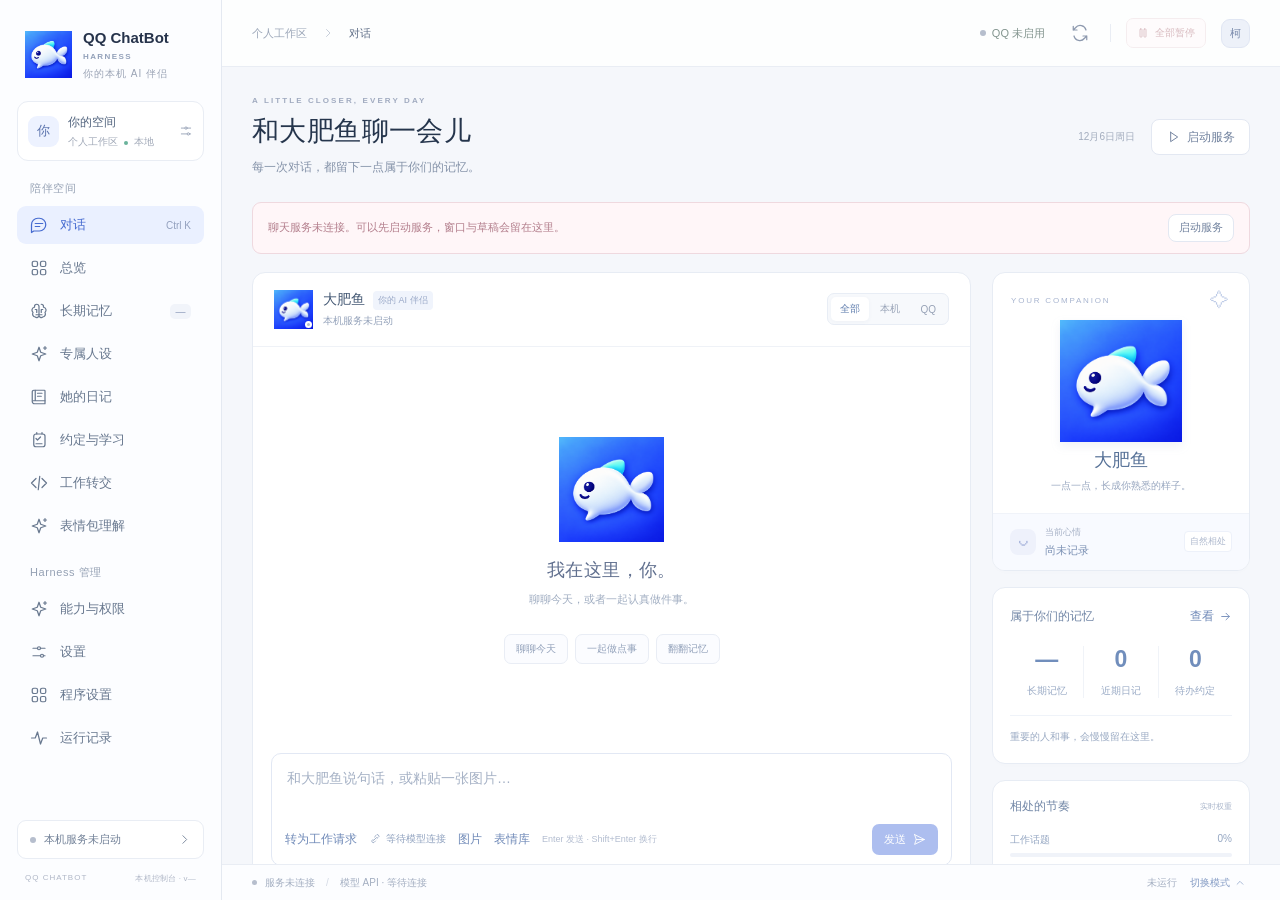
==== src/channel/ui/desktop/index.html @ e87219e6 "QQ ChatBot v0.10.0 — 个人 AI 伴侣 harness（首次公开发布） 本机运行的个人 AI 伴侣：重长期记忆与人格养成，Windows 桌面应用 + QQ 通道。  架构：通道层" ====
<!doctype html>
<html lang="zh-CN">
<head>
  <meta charset="utf-8"><meta name="viewport" content="width=device-width,initial-scale=1">
  <title>QQ ChatBot</title><link rel="icon" href="assets/xiaojing-user-icon.ico">
  <link rel="stylesheet" href="desktop.css"><link rel="stylesheet" href="soul.css"><link rel="stylesheet" href="identity.css"><link rel="stylesheet" href="guides.css"><link rel="stylesheet" href="onboarding.css"><link rel="stylesheet" href="agent-work.css"><script src="agent-work.js" defer></script><script src="onboarding.js" defer></script><script src="guides.js" defer></script><script src="model-settings.js" defer></script><script src="identity.js" defer></script><script src="soul.js" defer></script><script src="desktop.js" defer></script><script src="stickers.js" defer></script><script src="system.js" defer></script>
</head>
<body>
<svg class="svg-defs" aria-hidden="true"><defs>
  <symbol id="i-chat" viewBox="0 0 24 24"><path d="M21 11.5a8.5 8.5 0 0 1-8.5 8.5H5l-3 2V11.5A8.5 8.5 0 0 1 10.5 3h2a8.5 8.5 0 0 1 8.5 8.5Z"/><path d="M7 10h10M7 14h6"/></symbol>
  <symbol id="i-grid" viewBox="0 0 24 24"><rect x="3" y="3" width="7" height="7" rx="2"/><rect x="14" y="3" width="7" height="7" rx="2"/><rect x="3" y="14" width="7" height="7" rx="2"/><rect x="14" y="14" width="7" height="7" rx="2"/></symbol>
  <symbol id="i-memory" viewBox="0 0 24 24"><path d="M9 3a3 3 0 0 0-3 3v1a4 4 0 0 0-2 7 4 4 0 0 0 3 6 3 3 0 0 0 5-2V6a3 3 0 0 0-3-3Zm6 0a3 3 0 0 1 3 3v1a4 4 0 0 1 2 7 4 4 0 0 1-3 6 3 3 0 0 1-5-2"/><path d="M7 10h2v4M17 10h-2v4M8 17h4m4 0h-4"/></symbol>
  <symbol id="i-book" viewBox="0 0 24 24"><path d="M5 3h14a1 1 0 0 1 1 1v17H6a3 3 0 0 1-3-3V5a2 2 0 0 1 2-2Z"/><path d="M7 3v14M4 17h16M10 7h6m-6 4h5"/></symbol>
  <symbol id="i-tasks" viewBox="0 0 24 24"><rect x="5" y="4" width="15" height="17" rx="3"/><path d="m8 10 2 2 4-4m-6 9h8M9 4V2m7 2V2"/></symbol>
  <symbol id="i-spark" viewBox="0 0 24 24"><path d="m12 3 2.3 6.7L21 12l-6.7 2.3L12 21l-2.3-6.7L3 12l6.7-2.3L12 3ZM20 2v4m-2-2h4"/></symbol>
  <symbol id="i-sliders" viewBox="0 0 24 24"><path d="M4 7h6m4 0h6M4 17h10m4 0h2"/><circle cx="12" cy="7" r="2"/><circle cx="16" cy="17" r="2"/></symbol>
  <symbol id="i-activity" viewBox="0 0 24 24"><path d="M2 12h5l3-8 4 16 3-8h5"/></symbol>
  <symbol id="i-arrow" viewBox="0 0 24 24"><path d="M5 12h14m-6-6 6 6-6 6"/></symbol>
  <symbol id="i-send" viewBox="0 0 24 24"><path d="m3 3 18 9-18 9 3-9-3-9Zm3 9h15"/></symbol>
  <symbol id="i-pause" viewBox="0 0 24 24"><rect x="6" y="4" width="4" height="16" rx="1"/><rect x="14" y="4" width="4" height="16" rx="1"/></symbol>
  <symbol id="i-play" viewBox="0 0 24 24"><path d="m8 4 12 8-12 8V4Z"/></symbol>
  <symbol id="i-search" viewBox="0 0 24 24"><circle cx="10.5" cy="10.5" r="6.5"/><path d="m16 16 5 5"/></symbol>
  <symbol id="i-refresh" viewBox="0 0 24 24"><path d="M20 8a8 8 0 0 0-14-3L3 8m0-5v5h5M4 16a8 8 0 0 0 14 3l3-3m0 5v-5h-5"/></symbol>
  <symbol id="i-plus" viewBox="0 0 24 24"><path d="M12 4v16M4 12h16"/></symbol>
  <symbol id="i-link" viewBox="0 0 24 24"><path d="m9 15 6-6m-7 4-2 2a3 3 0 0 0 4 4l3-3m-2-8 3-3a3 3 0 1 1 4 4l-2 2"/></symbol>
  <symbol id="i-check" viewBox="0 0 24 24"><path d="m5 12 4 4L20 5"/></symbol>
  <symbol id="i-chevron" viewBox="0 0 24 24"><path d="m9 5 7 7-7 7"/></symbol>
  <symbol id="i-shield" viewBox="0 0 24 24"><path d="m12 3 8 3v6c0 5-8 9-8 9s-8-4-8-9V6l8-3Z"/><path d="m8 12 3 3 5-6"/></symbol>
  <symbol id="i-code" viewBox="0 0 24 24"><path d="m8 6-6 6 6 6m8-12 6 6-6 6m-3-15-2 18"/></symbol>
  <symbol id="i-close" viewBox="0 0 24 24"><path d="m6 6 12 12M6 18 18 6"/></symbol>
  <symbol id="i-clock" viewBox="0 0 24 24"><circle cx="12" cy="12" r="9"/><path d="M12 7v5l3 2"/></symbol>
  <symbol id="i-cloud" viewBox="0 0 24 24"><path d="M6 18a5 5 0 0 1-1-10 7 7 0 0 1 13 0 5 5 0 0 1 0 10H6Z"/></symbol>
</defs></svg>
<aside class="sidebar">
  <a class="brand" href="#chat" aria-label="QQ ChatBot 首页"><img data-identity-icon src="assets/xiaojing-user-icon.png" alt="大肥鱼"><div><strong><b data-product-name>QQ ChatBot</b><span>HARNESS</span></strong><small>你的本机 AI 伴侣</small></div></a>
  <div class="workspace"><span class="workspace-mark">你</span><div><b id="workspace-owner">你的空间</b><small>个人工作区 <span class="local-dot"></span> 本地</small></div><svg class="icon"><use href="#i-sliders"/></svg></div>
  <div class="nav-label">陪伴空间</div>
  <nav aria-label="主导航">
    <button data-nav="chat" class="nav-item active"><svg class="icon"><use href="#i-chat"/></svg><span>对话</span><span class="nav-hint">Ctrl K</span></button>
    <button data-nav="overview" class="nav-item"><svg class="icon"><use href="#i-grid"/></svg><span>总览</span></button>
    <button data-nav="memory" class="nav-item"><svg class="icon"><use href="#i-memory"/></svg><span>长期记忆</span><span id="nav-memory" class="nav-count">—</span></button>
    <button data-nav="soul" class="nav-item"><svg class="icon"><use href="#i-spark"/></svg><span>专属人设</span></button>
    <button data-nav="diary" class="nav-item"><svg class="icon"><use href="#i-book"/></svg><span>她的日记</span></button>
    <button data-nav="tasks" class="nav-item"><svg class="icon"><use href="#i-tasks"/></svg><span>约定与学习</span><span id="nav-tasks" class="nav-count hidden">0</span></button>
    <button data-nav="agent" class="nav-item"><svg class="icon"><use href="#i-code"/></svg><span>工作转交</span></button>
    <button data-nav="stickers" class="nav-item"><svg class="icon"><use href="#i-spark"/></svg><span>表情包理解</span></button>
  </nav>
  <div class="nav-label second">Harness 管理</div>
  <nav aria-label="管理导航">
    <button data-nav="abilities" class="nav-item"><svg class="icon"><use href="#i-spark"/></svg><span>能力与权限</span></button>
    <button data-nav="settings" class="nav-item"><svg class="icon"><use href="#i-sliders"/></svg><span>设置</span></button>
    <button data-nav="system" class="nav-item"><svg class="icon"><use href="#i-grid"/></svg><span>程序设置</span></button><button data-nav="logs" class="nav-item"><svg class="icon"><use href="#i-activity"/></svg><span>运行记录</span></button>
  </nav>
  <div class="sidebar-bottom"><div class="sidebar-note"><svg class="icon"><use href="#i-shield"/></svg><div>记忆留在这台电脑<small>你可以查看、修改和备份</small></div></div><button id="service-button" class="service-mini"><span id="sidebar-dot" class="status-dot muted"></span><span id="sidebar-state">正在连接</span><svg class="icon"><use href="#i-chevron"/></svg></button><div class="sidebar-version">QQ CHATBOT <span>本机控制台</span></div></div>
</aside>
<div class="app-shell">
  <header class="topbar"><div class="breadcrumbs"><span>个人工作区</span><svg class="icon"><use href="#i-chevron"/></svg><strong id="breadcrumb">对话</strong></div><div class="top-actions"><button class="connection-chip" id="bridge-chip" title="QQ连接与扫码"><i class="status-dot muted"></i><span>QQ 待检查</span></button><button class="icon-button" id="refresh-all" title="刷新状态" aria-label="刷新状态"><svg class="icon"><use href="#i-refresh"/></svg></button><span class="top-divider"></span><button class="pause-button" id="emergency-pause"><svg class="icon"><use href="#i-pause"/></svg>全部暂停</button><button class="owner-avatar" id="owner-settings" title="打开设置">柯</button></div></header>
  <main>
    <section class="page-heading"><div><div class="eyebrow" id="page-eyebrow">A LITTLE CLOSER, EVERY DAY</div><h1 id="page-title">和大肥鱼聊一会儿</h1><p id="page-description">每一次对话，都留下一点属于你们的记忆。</p></div><div class="heading-actions"><span id="clock" class="clock"></span><button class="button secondary" id="start-services"><svg class="icon"><use href="#i-play"/></svg>启动服务</button></div></section>
    <div id="global-banner" class="banner hidden" role="status"></div>

    <section id="page-chat" class="page active">
      <div class="chat-layout">
        <article class="conversation panel">
          <header class="conversation-header"><div class="companion-head"><div class="avatar-wrap"><img data-identity-portrait src="assets/xiaojing-user-icon.png" alt="大肥鱼"><i id="companion-dot" class="avatar-dot muted"></i></div><div><h2><span data-character-name>大肥鱼</span><span class="small-tag">你的 AI 伴侣</span></h2><p id="chat-presence">正在连接本机服务…</p></div></div><div class="channel-filter" aria-label="显示通道"><button class="active" data-channel="all">全部</button><button data-channel="local">本机</button><button data-channel="qq">QQ</button></div></header>
          <div id="message-list" class="message-list" role="log" aria-label="聊天记录"><div class="chat-welcome"><img src="assets/xiaojing-user-icon.png" alt=""><h3>我在这里。</h3><p>聊聊今天，或者一起认真做件事。</p><div class="suggestion-row"><button data-suggest="今天想和你聊一会儿">聊聊今天</button><button data-suggest="我们来整理一下接下来要做的事">一起做点事</button><button data-suggest="你还记得关于我的哪些事？">翻翻记忆</button></div></div></div>
          <button id="new-messages" class="new-messages hidden">有新消息 · 回到底部 ↓</button>
          <div id="typing" class="typing hidden"><span></span><span></span><span></span><b id="identity-typing-text">大肥鱼正在想怎么回你</b></div>
          <div class="composer-wrap"><form id="chat-form" class="composer"><div id="sticker-attachment" class="sticker-attachment hidden"></div><textarea id="chat-input" rows="2" placeholder="和大肥鱼说句话，或粘贴一张图片…" aria-label="消息输入框"></textarea><div class="composer-footer"><div class="composer-tools"><span class="mini-label"><svg class="icon"><use href="#i-link"/></svg><span id="composer-model">模型 API</span></span><input id="chat-image-file" type="file" accept="image/png,image/jpeg,image/webp,image/gif" hidden><button id="chat-image-picker" type="button" class="text-button" title="上传聊天图片，也可粘贴或拖入">图片</button><button id="chat-sticker-picker" type="button" class="text-button" title="选择已经认识的表情">表情库</button><span class="keyboard-hint">Enter 发送 · Shift+Enter 换行</span></div><button id="send-message" class="send-button" type="submit">发送<svg class="icon"><use href="#i-send"/></svg></button></div></form><div class="composer-note"><span class="status-dot tiny"></span>本机与 QQ 共享记忆 <span>·</span> 消息在本机保存</div></div>
        </article>
        <aside class="inspector">
          <article class="companion-card panel"><div class="companion-label">YOUR COMPANION <span class="tiny-star">✧</span></div><div class="portrait-wash"><img data-identity-portrait src="assets/xiaojing-user-icon.png" alt="角色形象"></div><h2 data-character-name>大肥鱼</h2><p>一点一点，长成你熟悉的样子。</p><div class="mood-row"><span class="mood-symbol">◡</span><div><small>当前心情</small><strong id="current-mood">尚未记录</strong></div><span class="mood-tag" id="mood-time">自然相处</span></div></article>
          <article class="context-card panel"><header><h3>属于你们的记忆</h3><button class="text-button" data-go="memory">查看<svg class="icon"><use href="#i-arrow"/></svg></button></header><div class="context-stats"><div><strong id="rail-memory">—</strong><span>长期记忆</span></div><div><strong id="rail-diary">—</strong><span>近期日记</span></div><div><strong id="rail-promises">—</strong><span>待办约定</span></div></div><div class="context-line" id="last-memory">重要的人和事，会慢慢留在这里。</div></article>
          <article class="growth-card panel"><header><h3>相处的节奏</h3><span class="tiny-muted">实时权重</span></header><div id="rail-growth"></div><p>工作、陪伴和学习，让她找到合适的回应方式。</p></article>
          <div class="inspector-foot"><svg class="icon"><use href="#i-shield"/></svg>只回应你，权限由你决定。</div>
        </aside>
      </div>
    </section>

    <section id="page-stickers" class="page">
      <div class="page-toolbar"><div><strong>让她读懂你的梗</strong><p class="sticker-subtitle">先观察，再由你解释。确认过的含义，会随同一张表情一起进入对话。</p></div><button id="import-sticker" class="button primary">＋ 识别表情包</button></div>
      <article class="quiet-info"><svg class="icon"><use href="#i-memory"/></svg><div><strong>她的猜测，你的意思。</strong><span>支持 PNG / JPG / WEBP / GIF；动图抽样观察。图片经你选择的 API 的视觉模型识别，原图与含义保存在本机。</span></div></article>
      <div class="page-toolbar"><input id="sticker-search" class="sticker-search" placeholder="搜索名称、情绪或想表达的意思…" aria-label="搜索表情包"><span id="sticker-count" class="tiny-muted">尚未读取</span></div>
      <div id="sticker-library" class="sticker-grid"></div>
    </section>

    <section id="page-overview" class="page"><div id="overview-stats" class="metric-grid"></div><div class="overview-columns"><article class="panel padded"><div class="section-title"><div><h2>运行链路</h2><p>每一层的连接状态，都看得见。</p></div><svg class="icon"><use href="#i-activity"/></svg></div><div id="connection-chain" class="connection-chain"></div><div class="overview-actions"><button class="button primary" data-command="start">启动服务</button><button class="button secondary" data-command="restart">重启聊天</button><button class="button subtle danger" data-command="stop">停止全部</button></div></article><article class="panel padded"><div class="section-title"><div><h2>最近的约定</h2><p>答应过的事情，放在这里。</p></div><button class="text-button" data-go="tasks">查看全部</button></div><div id="overview-promises"></div></article></div><article class="panel padded overview-bottom"><div class="section-title"><div><h2>今天留下了什么</h2><p>来自真实记录，不为填满这里而编造。</p></div><button class="text-button" data-go="diary">她的日记<svg class="icon"><use href="#i-arrow"/></svg></button></div><div id="overview-diary" class="diary-preview-grid"></div></article></section>

    <section id="page-memory" class="page"><div class="page-toolbar"><div class="search-field"><svg class="icon"><use href="#i-search"/></svg><input id="memory-search" placeholder="搜一段记忆，一个人，或一个约定…" aria-label="搜索记忆"></div><button class="button primary" id="add-memory"><svg class="icon"><use href="#i-plus"/></svg>记住一件事</button></div><div id="memory-filters" class="filter-row"><button class="active" data-memory-filter="all">全部记忆</button><button data-memory-filter="relationship">关系</button><button data-memory-filter="knowledge">知识</button><button data-memory-filter="work">工作</button><button data-memory-filter="reflection">反思</button><button data-memory-filter="multimodal">多模态</button><button data-memory-filter="weights">权重轨迹</button></div><div class="list-meta"><span id="memory-meta">正在读取记忆…</span><span>按人保存 · 可审计 · 可遗忘</span></div><div id="memory-list" class="memory-grid"></div></section>

    <section id="page-diary" class="page"><div class="page-toolbar"><div class="diary-limit"><svg class="icon"><use href="#i-book"/></svg><span id="diary-limit">一天最多三条，写具体的小事。</span></div><button class="button primary" id="add-diary"><svg class="icon"><use href="#i-plus"/></svg>写一个片段</button></div><div id="diary-timeline" class="diary-timeline"></div></section>

    <section id="page-tasks" class="page"><div class="page-toolbar"><div class="segmented"><button class="active" data-task-filter="pending">待兑现</button><button data-task-filter="done">已提醒</button><button data-task-filter="learning">闲时学习</button></div><button class="button primary" id="add-promise"><svg class="icon"><use href="#i-plus"/></svg>记下约定</button></div><article class="quiet-info"><svg class="icon"><use href="#i-clock"/></svg><div><strong>有时间感，也尊重安静。</strong><span id="quiet-summary">主动提醒遵守免打扰和行为模式。</span></div></article><div id="task-list" class="task-list"></div></section>

    <section id="page-soul" class="page"><form id="identity-form" class="panel identity-panel"><div class="identity-head"><div><h2>昵称、形象与程序图标</h2><p>把她的称呼和样子设成你喜欢的风格。三项分别设置，保存后同步应用。</p></div><button id="identity-reload" type="button" class="text-button">重新读取</button></div><div class="identity-fields"><label>角色昵称<input id="identity-nickname" maxlength="24" required placeholder="你想怎样称呼她"><small>用于对话署名、自称、窗口标题与托盘提示。</small></label><label>形象文字描述<textarea id="identity-description" rows="3" placeholder="例如：银色短发、绿色眼睛，戴着围巾的猫耳少女。"></textarea><small>描述会进入后续对话。上传形象图本身不会调用识图模型。</small></label></div><div class="identity-images"><div class="identity-image"><img id="identity-portrait-preview" src="assets/xiaojing-user-icon.png" alt="角色形象预览"><div><h3>角色形象</h3><p>聊天头像、角色卡与欢迎页。</p><input id="identity-portrait-file" type="file" accept="image/png,image/jpeg,image/webp" hidden><button id="identity-portrait-choose" type="button" class="button secondary small">选择形象图</button><button id="identity-portrait-reset" type="button" class="text-button">恢复默认</button></div></div><div class="identity-image"><img id="identity-icon-preview" src="assets/xiaojing-user-icon.png" alt="程序图标预览"><div><h3>程序图标</h3><p>窗口、任务栏、托盘和快捷方式。</p><input id="identity-icon-file" type="file" accept="image/png,image/jpeg,image/webp,image/x-icon,image/vnd.microsoft.icon,.ico" hidden><button id="identity-icon-choose" type="button" class="button secondary small">选择程序图标</button><button id="identity-icon-reset" type="button" class="text-button">恢复默认</button></div></div></div><p id="identity-limit">正在读取图片限制…</p><div class="identity-actions"><p id="identity-status" role="status">正在读取角色资料…</p><button id="identity-default" type="button" class="button secondary small">全部恢复默认</button><button id="identity-save" type="submit" class="button primary" disabled>保存角色资料</button></div></form><div class="soul-notice">这里存放只属于你的 <strong>soul.md</strong>。可以自由填写身份、性格、语气与相处方式；保存后从下一轮对话生效。文件和历史随私有数据备份，不进入公开发布包。工具权限与安全开关仍单独管理。</div><div class="soul-toolbar"><div><span id="soul-dirty" class="tag gray">正在读取</span><span id="soul-status" class="soul-muted" role="status">正在读取私人角色文件…</span></div><div><input id="soul-file" type="file" accept=".md,.txt,text/markdown,text/plain" hidden><button id="soul-import" class="button secondary small">导入 soul.md</button><button id="soul-template" class="button secondary small">填入模板</button><button id="soul-reload" class="button secondary small">重新读取</button></div></div><div class="soul-layout"><form id="soul-form" class="panel soul-editor-panel"><div class="soul-editor-heading"><div><h2>我的专属人设</h2><code id="soul-path" class="soul-path">data/persona/soul.md</code></div><button id="soul-open" type="button" class="text-button" data-open="soul" disabled>打开文件 ↗</button></div><label for="soul-editor" class="sr-only">soul.md 人设编辑区</label><textarea id="soul-editor" class="soul-editor" disabled spellcheck="false" placeholder="写下你希望大肥鱼成为的样子…"></textarea><div class="soul-editor-foot"><span id="soul-counter">0 字</span><button id="soul-save" class="button primary" type="submit" disabled>保存并生效</button></div><p class="soul-muted">Ctrl S 保存 · 未保存草稿自动保留在本机。留空保存时使用基础人设。</p></form><div><article class="panel soul-reading-panel"><h2>编辑预览</h2><div id="soul-preview" class="soul-preview"></div><details class="soul-current"><summary>对照当前已保存文件</summary><pre id="soul-current-file" class="soul-current-file"></pre></details></article><article class="panel soul-reading-panel soul-history-panel"><h2>可恢复版本</h2><p class="soul-muted">保留以前的文件与保存版本；恢复前会检查磁盘是否已变化。</p><div id="soul-history"></div></article></div></div></section>

    <section id="page-agent" class="page"><div class="agent-notice"><strong>聊天归 QQ ChatBot，工作交给你的 Agent。</strong><br>只转交你确认的这条文字，不携带完整聊天、记忆、人设或密钥。CLI 由固定配置启动；桌面 Agent 通过 MCP 领取。两者都应遵守各自的权限与审批。</div><div class="agent-layout"><div><form id="agent-binding-form" class="panel agent-panel"><h2>绑定工作 Agent</h2><div class="agent-fields"><label>显示名称<input id="agent-name" maxlength="80" required></label><label>接入方式<select id="agent-transport"><option value="desktop">桌面 Agent · MCP / 本机接口</option><option value="cli">通用 CLI · 标准输入/输出</option></select></label></div><label class="agent-toggle">启用这项绑定<input id="agent-enabled" type="checkbox"></label><div id="agent-cli-fields" class="agent-fields" hidden><label>固定命令（JSON argv 数组）<textarea id="agent-command" rows="4" spellcheck="false" placeholder='["C:\\Path\\agent.exe", "固定参数"]'></textarea></label><button id="agent-pick-program" class="button secondary small" type="button">选择可执行程序</button><label>Agent 工作目录<div class="agent-inline"><input id="agent-cwd" autocomplete="off"><button id="agent-pick-cwd" class="button secondary small" type="button">选择</button></div></label><label>最长执行秒数<input id="agent-timeout_seconds" type="number" min="5" max="86400"></label><p>使用非交互模式：任务走标准输入，标准输出只返回最终文字。不要填写密钥或把任务拼进命令参数。脚本用解释器启动，不能直接填 .cmd/.bat。</p></div><div id="agent-desktop-fields"><p>在支持 stdio MCP 的桌面 Agent 中添加下方配置，然后明确要求该 Agent 领取工作。程序不会模拟点击其他桌面软件。</p><pre id="agent-connection-config">请在桌面程序中查看本机 MCP 配置。</pre><button type="button" class="button secondary small" id="agent-copy-config">复制 MCP 配置</button></div><label class="agent-toggle">工作回执发回原聊天（遵守暂停和免打扰）<input id="agent-notify_result" type="checkbox"></label><details><summary>高级绑定限制</summary><div class="agent-fields"><p>大小、超时与队列限制集中在这里；上方同名字段优先。</p><textarea id="agent-limits" rows="10" spellcheck="false" aria-label="高级Agent绑定参数"></textarea></div></details><div class="agent-actions"><button id="agent-save" type="submit" class="button primary">保存绑定</button><button id="agent-reload" type="button" class="text-button">重新读取</button><button id="agent-guide" type="button" class="text-button">接入教程 →</button></div><p id="agent-binding-note">默认关闭。保存只绑定，不执行测试任务。</p></form></div><div><form id="agent-new-form" class="panel agent-panel"><h2>把一条工作交给它</h2><textarea id="agent-new-text" rows="5" placeholder="填写工作要求、必要背景与验收方式；仅这段文字会被转交。" required></textarea><div class="agent-actions"><button id="agent-submit" type="submit" class="button primary" disabled>确认并转交这段文字</button><button id="agent-refresh" type="button" class="button secondary">刷新状态</button></div><p>QQ 私聊也可发送：/工作 具体请求。聊天模型的转交建议只生成草稿，需要你确认。</p><p id="agent-status" role="status">正在读取工作通道…</p></form><article class="panel agent-panel"><h2>转交记录与 Agent 回执</h2><p>回执来自外部 Agent，QQ ChatBot 不冒充执行者或保证结果。中断不自动重跑，先核对外部状态。</p><div id="agent-task-list"></div></article></div></div></section>

    <section id="page-abilities" class="page"><article class="permissions-banner"><div class="permission-emblem"><svg class="icon"><use href="#i-shield"/></svg></div><div><h2>能力可以生长，边界始终清楚。</h2><p>高权限能力需单独启用。她不会自动加陌生人、群发 @全体，或操作支付应用。</p></div><span class="tag green">安全规则生效</span></article><div id="ability-grid" class="ability-grid"></div></section>

    <section id="page-settings" class="page"><form id="settings-form"><article class="panel settings-panel"><div class="section-title"><div><h2>使用者与维护 Agent</h2><p>每份安装只服务一个使用者；维护工作可交给你选择的任意 Agent。</p></div></div><div class="settings-fields"><label>怎么称呼你<input id="owner-name" maxlength="40" required><span>用于界面与对话中的称呼。</span></label><label>维护 Agent 名称<input id="maintenance-agent" maxlength="80" required><span>交接对象的名称；不会自动授予文件权限或启动外部 Agent。</span></label><label>你的 QQ 号<input id="owner-qq" inputmode="numeric" pattern="[0-9]*"><span>收消息的使用者账号，与机器人号不同。</span></label><label>机器人 QQ 号<input id="bot-qq" inputmode="numeric" pattern="[0-9]*"><span>登录由你在 NapCat 扫码完成，不填写密码或 token。</span></label></div><label class="program-toggle"><span><strong>启用 QQ 桥接</strong><small>新使用者请使用独立安装目录，避免共用历史记忆和登录态。</small></span><input id="owner-qq-enabled" type="checkbox"></label><div class="program-toolbar"><button type="button" class="button secondary small" data-open="agent_guide">监管接入说明</button><button type="button" class="button secondary small" data-open="agent_rules">维护规则</button></div></article><article class="panel settings-panel"><div class="section-title"><div><h2>模型与 API 接入</h2><p id="model-api-hint">选择 Magpie 或直接接入你自己的 OpenAI 兼容 API。</p></div><button type="button" class="button secondary small" id="load-models">检查连接 / 读取模型</button></div><div class="settings-fields"><label>接入方式<select id="model-provider"><option value="magpie">Magpie 本机网关</option><option value="openai_compatible">自定义 OpenAI 兼容 API</option></select><span>主模型和视觉辅助共用当前 API 地址。</span></label><label>API Base URL<input id="model-base-url" type="url" required placeholder="https://your-provider.example/v1" maxlength="2048"><span>按服务方说明填写，通常含 /v1；不填写 /chat/completions 或密钥。远程使用 HTTPS，本机可用 HTTP。</span></label><label>API 密钥环境变量名称<input id="model-key-env" required pattern="[A-Z_][A-Z0-9_]*" placeholder="HARNESS_API_KEY" autocomplete="off"><span>这里只填变量名。你在 Windows 用户环境变量中设置密钥后，完全退出程序并重新打开；无需鉴权的服务可不设置变量。</span></label><label>主模型<input name="main" id="model-main" list="model-options" placeholder="服务方提供的模型 ID"><span>需要支持 Chat Completions 与工具调用，可手动输入。</span></label><label>视觉辅助模型<input name="auxiliary" id="model-auxiliary" list="model-options" placeholder="支持图片的模型 ID"><span>需要支持 image_url；只在看图时调用。</span></label></div><datalist id="model-options"></datalist><div class="gateway-line"><span class="status-dot tiny"></span><code id="model-gateway-address">http://127.0.0.1:3425/v1</code><span>当前选择的模型出口</span></div><p id="model-connection-result" class="program-muted" role="status">连接检查只读取模型清单，不发送聊天、人设或记忆。</p><div class="model-guide-buttons"><button type="button" class="text-button" data-guide="magpie">Magpie 接入教程（可选） ↗</button><button type="button" class="text-button" data-guide="api">自有 API 与密钥配置说明 ↗</button></div></article><article class="panel settings-panel"><div class="section-title"><div><h2>陪伴与时间</h2><p>让主动恰到好处，而不是打扰。</p></div></div><div class="setting-switch"><div><strong>允许主动机制</strong><p>还需要把行为模式切换为「允许主动」才会开口。</p></div><label class="switch"><input name="awakening" id="awakening-enabled" type="checkbox"><span></span><b class="sr-only">启用主动机制</b></label></div><div class="settings-fields"><label>主动概率<div class="input-suffix"><input name="probability" id="awakening-probability" type="number" min="0" max="1" step="0.05"><span>0—1</span></div><span>空闲检查通过后，真正发消息的概率。</span></label><label>免打扰时间<div class="quiet-range"><input name="quiet_start" id="quiet-start" type="number" min="0" max="23" aria-label="免打扰开始小时"><span>:00 至</span><input name="quiet_end" id="quiet-end" type="number" min="0" max="23" aria-label="免打扰结束小时"><span>:00</span></div><span>按配置时区执行，不主动打扰你。</span></label></div></article><article class="panel settings-panel"><div class="section-title"><div><h2>成长的方向</h2><p>只调整聊天关注的话题比例，不赋予工作执行权限；保存时归一化。</p></div><button type="button" class="text-button" id="save-growth">保存权重<svg class="icon"><use href="#i-arrow"/></svg></button></div><div class="growth-inputs"><label>工作话题<input id="weight-work" type="number" min="0" step="0.1" value="0.2"></label><label>陪伴<input id="weight-companion" type="number" min="0" step="0.1" value="0.6"></label><label>学习<input id="weight-learning" type="number" min="0" step="0.1" value="0.2"></label></div></article><div class="settings-footer"><p id="settings-note">修改模型和陪伴设置后，重启聊天服务生效。</p><button class="button primary" type="submit">保存设置</button><button class="button secondary" type="button" data-command="restart">重启聊天</button></div></form><details class="panel advanced-panel"><summary><svg class="icon"><use href="#i-code"/></svg>高级配置<span>完整配置 · 修改后重启生效</span></summary><p>只保存参数和环境变量名称。密钥由你在 Magpie 或系统环境中配置。</p><textarea id="advanced-config" spellcheck="false" aria-label="完整配置 JSON"></textarea><div><button class="button secondary small" id="reload-config">重新读取</button><button class="button primary small" id="save-config">保存完整配置</button></div></details><div class="file-links"><button data-open="project">项目文件夹<svg class="icon"><use href="#i-arrow"/></svg></button><button data-open="handoff">Agent 交接手册<svg class="icon"><use href="#i-arrow"/></svg></button><button data-open="napcat">NapCat 管理页<svg class="icon"><use href="#i-arrow"/></svg></button></div></section>

    <section id="page-logs" class="page"><div class="page-toolbar"><div class="filter-row"><button class="active" data-log-filter="all">全部记录</button><button data-log-filter="ERROR">错误</button><button data-log-filter="WARN">提醒</button><button data-log-filter="INFO">信息</button></div><button class="button secondary" id="refresh-logs"><svg class="icon"><use href="#i-refresh"/></svg>刷新记录</button></div><article class="panel log-panel"><div class="log-table-head"><span>时间</span><span>级别</span><span>事件与详情</span></div><div id="log-list"></div></article></section>
    <section id="page-system" class="page">
      <p id="program-native-note" class="quiet-info" hidden>Windows自启、托盘与数据维护请在桌面程序中操作。</p>
      <form id="program-form">
        <article class="panel settings-panel"><div class="section-title"><div><h2>启动与后台</h2><p>登录电脑时就绪，也能随时让她安静下来。</p></div><span id="startup-registration" class="tag gray">读取中</span></div>
          <div class="program-toggle-grid">
            <label class="program-toggle"><span><strong>开机自启</strong><small>仅当前Windows用户，下次登录生效，无需管理员权限。</small></span><input type="checkbox" id="program-start_with_windows"></label>
            <label class="program-toggle"><span><strong>自启时收进托盘</strong><small>登录时不弹主窗口，双击托盘或桌面图标打开。</small></span><input type="checkbox" id="program-startup_hidden"></label>
            <label class="program-toggle"><span><strong>打开程序时启动服务</strong><small>复用现有聊天和QQ进程，所选模型服务由你管理。</small></span><input type="checkbox" id="program-auto_start_services"></label>
            <label class="program-toggle"><span><strong>后台异常自动恢复</strong><small>限次恢复意外退出的服务；手动停止后不会拉起。</small></span><input type="checkbox" id="program-auto_recover"></label>
          </div>
        </article>
        <article class="panel settings-panel"><div class="section-title"><div><h2>窗口与外观</h2><p id="program-tray-state">窗口大小和位置自动保存。</p></div></div>
          <div class="program-toggle-grid"><label class="program-toggle"><span><strong>关闭窗口时收进托盘</strong><small>后台与托盘继续，退出请使用下方按钮或托盘菜单。</small></span><input type="checkbox" id="program-close_to_tray"></label><label class="program-toggle"><span><strong>最小化时收进托盘</strong><small>双击桌面快捷方式可以唤回同一窗口。</small></span><input type="checkbox" id="program-minimize_to_tray"></label></div>
          <div class="settings-fields program-appearance"><label>主题<select id="program-theme"><option value="system">跟随系统</option><option value="light">浅色</option><option value="dark">深色</option></select></label><label>文字大小<select id="program-font_scale"><option value="1">标准 · 100%</option><option value="1.1">舒适 · 110%</option><option value="1.25">大字 · 125%</option></select></label></div>
        </article><div class="settings-footer"><p>程序设置立即生效，不会解除已保存的暂停。</p><button id="program-save" class="button primary" type="submit">保存程序设置</button></div>
      </form>
      <article class="panel settings-panel"><div class="section-title"><div><h2>备份与恢复</h2><p>JSONL、图片和音频一起保存；恢复前核对快照。</p></div><button id="program-backup" class="button primary small">创建备份</button></div><div class="program-toolbar"><button class="text-button" id="program-refresh-backups">刷新列表</button><button class="text-button" data-open="backups">打开备份文件夹</button><button class="text-button" data-open="data">打开数据文件夹</button></div><div id="program-backups"><p class="program-muted">备份列表在桌面程序中读取。</p></div></article>
      <article class="panel settings-panel"><div class="section-title"><div><h2>程序诊断</h2><p>检查连接、依赖和磁盘，不调用模型，不导出聊天或凭据。</p></div><button id="program-diagnose" class="button secondary small">只读检查</button></div><pre id="program-diagnostics" class="diagnostic-output">检查结果将显示在这里。</pre><div class="program-toolbar"><button id="program-export-diagnostics" class="button secondary small">导出诊断</button><button class="text-button" data-open="diagnostics">诊断文件夹</button><button class="text-button" data-open="logs">运行日志</button></div></article>
      <article class="panel settings-panel"><div class="section-title"><div><h2>Agent 监管</h2><p>任意 Agent 均可运行只读巡检；定时安排和通知渠道由你在该 Agent 中配置。</p></div><button id="program-supervise" class="button secondary small">运行只读巡检</button></div><pre id="program-supervision-output" class="diagnostic-output" hidden></pre><button class="text-button" data-open="agent_guide">查看通用接入与交接说明 →</button></article><article class="panel settings-panel program-about"><div><h2>QQ ChatBot <span class="tag gray" id="program-version">—</span></h2><p>你的本机AI伴侣。当前为本机目录安装，核心、桌面与语音环境隔离。</p><p>快捷键：Ctrl K 回到对话 · Ctrl Q 打开退出选项 · F5 刷新状态。</p><p>版本升级由本机代码和依赖更新完成；当前没有自动下载或静默安装更新。</p></div><div class="program-toolbar"><button class="button secondary small" data-open="help">使用帮助</button><button class="button secondary small" data-open="handoff">Agent 交接</button><button id="program-exit" class="button subtle danger small">退出程序…</button></div></article>
    </section>
  </main>
  <footer class="statusbar"><div><span id="footer-dot" class="status-dot tiny muted"></span><span id="footer-status">正在连接本机 Harness</span><span class="footer-divider">/</span><span id="footer-model">模型 API</span></div><div><span id="footer-mode">—</span><button id="mode-trigger">切换模式<svg class="icon"><use href="#i-chevron"/></svg></button></div></footer>
</div>
<div id="mode-menu" class="popover hidden"><strong>行为模式</strong><button data-mode="reply_only"><span>只回复</span><small>你找她，她再开口</small></button><button data-mode="active"><span>允许主动</span><small>仍受免打扰与独立开关限制</small></button><button data-mode="paused"><span>全部暂停</span><small>取消后续回复与动作</small></button></div>
<dialog id="form-dialog"><form id="dialog-form"><header><div><div class="eyebrow">A LITTLE THING TO KEEP</div><h2 id="dialog-title">记住一件事</h2></div><button type="button" class="icon-button" id="close-dialog" aria-label="关闭"><svg class="icon"><use href="#i-close"/></svg></button></header><div id="dialog-fields"></div><footer><span id="dialog-note"></span><button class="button primary" type="submit">保存</button></footer></form></dialog>
<dialog id="qr-dialog"><header><h2 id="identity-qr-title">让大肥鱼回到 QQ</h2><button class="icon-button" id="close-qr" aria-label="关闭"><svg class="icon"><use href="#i-close"/></svg></button></header><p id="qr-state">正在检查登录状态…</p><div class="qr-image-wrap"><img id="qr-image" alt="机器人 QQ 登录二维码"><span id="qr-empty">已在线，无需扫码</span></div><p class="qr-caption">请用机器人账号扫码。二维码只在本机显示。</p><footer><button class="button secondary" id="refresh-qr">刷新二维码</button><button class="button primary" data-command="qq">启动 QQ</button></footer></dialog>
<dialog id="sticker-dialog" class="sticker-dialog">
  <header><div><div class="eyebrow">UNDERSTAND YOUR LITTLE SIGNALS</div><h2>这张表情，想说什么？</h2></div><div><button id="sticker-pause" class="button subtle danger" type="button">全部暂停</button><button id="close-sticker" class="icon-button" aria-label="关闭">×</button></div></header>
  <div class="sticker-dialog-body">
    <div class="sticker-upload-column"><label class="sticker-drop" id="sticker-drop"><input id="sticker-file" type="file" accept="image/png,image/jpeg,image/webp,image/gif"><img id="sticker-preview" alt="待理解的表情包" hidden><span id="sticker-file-hint">点击选择，或拖入一张表情包</span><small>PNG · JPG · WEBP · GIF，最大 5 MB</small></label><label class="sticker-field">当时的聊天语境（可选）<textarea id="sticker-context" rows="3" maxlength="500" placeholder="例如：朋友问我今天又加班了吗，我回了这张…"></textarea></label><button id="analyze-sticker" class="button primary" disabled>让大肥鱼看看</button><p id="sticker-analysis-status" role="status" class="sticker-subtitle">识别只分析图片，不会发出聊天消息。</p></div>
    <div class="sticker-understanding"><div id="sticker-analysis" class="sticker-observation"><strong>先看看，再理解</strong><p>画面、文字、可能的情绪与歧义，会出现在这里。</p></div><form id="sticker-meaning-form" hidden><h3>你发它时的意思</h3><p class="sticker-subtitle">可以修正她的判断。确认后，优先使用你的解释。</p><label class="sticker-field">名称<input id="sticker-name" maxlength="80" required></label><label class="sticker-field">情绪 / 语气<input id="sticker-emotion" maxlength="120" placeholder="委屈，但在开玩笑"></label><label class="sticker-field">我想表达什么<textarea id="sticker-intent" rows="3" maxlength="500" required></textarea></label><label class="sticker-field">希望她怎么接话（可选）<textarea id="sticker-reply" rows="2" maxlength="300"></textarea></label><label class="sticker-field">标签（逗号分隔）<input id="sticker-tags" maxlength="200" placeholder="撒娇, 求安慰"></label><div class="sticker-form-actions"><button class="button primary" id="save-sticker" type="submit">确认并记住</button><button class="button secondary" id="use-sticker" type="button">放进对话</button></div></form></div>
  </div>
</dialog>
<dialog id="maintenance-dialog"><header><h2 id="maintenance-title">创建快照</h2><div><button id="maintenance-pause" class="button subtle danger small">全部暂停</button><button id="maintenance-close" class="icon-button" aria-label="关闭">×</button></div></header><p id="maintenance-detail" class="maintenance-detail"></p><label id="restore-confirm-wrap" class="sticker-field" hidden>请输入“恢复”确认<input id="restore-confirm" autocomplete="off"></label><p id="maintenance-result" role="status" class="program-muted"></p><footer><button id="maintenance-run" class="button primary">确认</button></footer></dialog>
<dialog id="exit-dialog"><header><h2>如何离开？</h2><button id="close-exit" class="icon-button" aria-label="关闭">×</button></header><p class="maintenance-detail">收进托盘会保留程序恢复机制。仅退出界面时，聊天与QQ后台继续；退出并停止全部会先暂停聊天，再停止本项目服务。</p><div class="exit-options"><button class="button secondary" data-window-action="hide">收进托盘</button><button class="button secondary" data-window-action="exit_ui">仅退出界面，后台继续</button><button class="button subtle danger" data-window-action="exit_all">退出并停止全部</button></div></dialog>
<dialog id="guide-dialog" aria-labelledby="guide-title"><header><h2 id="guide-title">接入教程</h2><button id="guide-close" type="button" class="icon-button" aria-label="关闭教程">×</button></header><article id="guide-content"></article><footer><button id="guide-official" type="button" class="button secondary small">Magpie 官方说明 ↗</button><button id="guide-open-file" type="button" class="button secondary small">打开 Markdown 文件 ↗</button></footer></dialog>
<div id="toast-region" class="toast-region" aria-live="polite"></div>
</body></html>
---- src/channel/ui/desktop/desktop.css ----
:root{font-family:Inter,"Segoe UI","Microsoft YaHei UI","Microsoft YaHei",sans-serif;color:#26334b;background:#f5f7fb;font-size:13px;font-synthesis:none;--blue:#5478e5;--blue-dark:#3e62cf;--ink:#26334b;--muted:#929bad;--line:#e9edf4;--green:#45a58b;--sidebar:222px;--surface:#fff;--surface-subtle:#f7f9fc;--surface-hover:#eef3ff;--text-secondary:#71829e;--accent-text:#8296c0}
*{box-sizing:border-box}body{margin:0;min-width:850px}button,input,textarea,select{font:inherit}button{cursor:pointer}button:disabled{opacity:.5;cursor:wait}button:focus-visible,a:focus-visible,summary:focus-visible{outline:3px solid #b8c8ff;outline-offset:3px}button{color:inherit}a{text-decoration:none;color:inherit}svg.icon{width:18px;height:18px;fill:none;stroke:currentColor;stroke-width:1.65;stroke-linecap:round;stroke-linejoin:round;flex-shrink:0}.svg-defs{position:absolute;width:0;height:0;overflow:hidden}.hidden{display:none!important}.sr-only{position:absolute;width:1px;height:1px;padding:0;margin:-1px;overflow:hidden;clip:rect(0,0,0,0)}
.sidebar{position:fixed;inset:0 auto 0 0;width:var(--sidebar);padding:28px 17px 16px;background:#fcfdff;border-right:1px solid #e4e9f1;display:flex;flex-direction:column;z-index:20}.brand{display:flex;align-items:center;gap:11px;margin:0 8px 27px}.brand img{width:47px;height:47px;object-fit:contain}.brand strong{font-size:20px;letter-spacing:1px;font-weight:700;display:block}.brand strong span{font:600 8px/1 "Segoe UI",sans-serif;letter-spacing:1.4px;color:#92a0b9;display:block;margin-top:5px}.brand small{font-size:10px;color:#9aa3b5;display:block;margin-top:6px;letter-spacing:1px}.workspace{border:1px solid var(--line);border-radius:11px;padding:11px 10px;display:flex;align-items:center;gap:9px;background:var(--surface);margin-bottom:27px}.workspace-mark{height:31px;width:31px;display:grid;place-items:center;color:#5b73ad;background:#edf2ff;border-radius:9px;font-size:13px;font-weight:600}.workspace b{font-size:11px;font-weight:600}.workspace small{display:block;font-size:9px;color:#a1a9b8;margin-top:4px}.workspace>.icon{margin-left:auto;width:14px;color:#9ea8bb}.local-dot{display:inline-block;width:4px;height:4px;border-radius:50%;background:#6ab39b;vertical-align:middle;margin:0 3px}.nav-label{font-size:10px;color:#a6adbb;letter-spacing:.6px;padding:0 13px;margin-bottom:10px}.nav-label.second{margin-top:28px}nav{display:grid;gap:5px}.nav-item{border:0;background:transparent;display:flex;align-items:center;text-align:left;gap:12px;padding:12px 13px;border-radius:9px;color:#7c879c;width:100%;font-size:12px;transition:background .16s,color .16s}.nav-item:hover{background:#f0f3f9;color:#425476}.nav-item.active{background:#eaf0ff;color:#5374d6;font-weight:600}.nav-item .icon{width:18px;height:18px}.nav-count,.nav-hint{margin-left:auto;font-size:10px;font-weight:500;color:#93a0be}.nav-count{min-width:21px;padding:2px 5px;background:#f1f4fa;text-align:center;border-radius:5px}.nav-item.active .nav-count{background:var(--surface);color:#5f7cd5}.sidebar-bottom{margin-top:auto;padding-top:24px}.sidebar-note{display:flex;gap:8px;align-items:flex-start;margin:0 9px 16px;color:#8895ab;font-size:10px;line-height:1.6}.sidebar-note .icon{width:14px;height:14px;color:#9aaac2;margin-top:1px}.sidebar-note small{display:block;font-size:9px;color:#b0b7c6;margin-top:3px}.service-mini{display:flex;align-items:center;gap:8px;width:100%;border:1px solid var(--line);background:var(--surface);padding:11px 12px;border-radius:9px;font-size:10px;color:#718097}.service-mini>.icon{margin-left:auto;width:13px;height:13px}.sidebar-version{display:flex;justify-content:space-between;color:#b0b7c7;font-size:8px;letter-spacing:1px;padding:14px 8px 0}.sidebar-version span{letter-spacing:.2px}
.app-shell{margin-left:var(--sidebar);min-height:100vh;display:flex;flex-direction:column}.topbar{height:67px;display:flex;align-items:center;justify-content:space-between;background:#ffffffd9;border-bottom:1px solid var(--line);padding:0 30px;flex-shrink:0}.breadcrumbs{display:flex;gap:15px;align-items:center;font-size:10px;color:#9ba6b8}.breadcrumbs strong{font-weight:500;color:#5e6d86}.breadcrumbs .icon{width:12px;height:12px;color:#bdc5d3}.top-actions{display:flex;align-items:center;gap:15px}.connection-chip{display:flex;gap:6px;align-items:center;font-size:10px;color:#82948e}.status-dot{height:6px;width:6px;display:inline-block;border-radius:50%;background:var(--green);flex-shrink:0}.status-dot.tiny{height:5px;width:5px}.status-dot.muted{background:#b6becd}.status-dot.amber{background:#dbaf63}.status-dot.red{background:#d7848b}.icon-button{border:0;background:transparent;padding:6px;border-radius:7px;display:inline-flex;align-items:center;justify-content:center;color:#8d99ae}.icon-button:hover{background:#f0f4fc;color:#526fae}.top-divider{height:18px;width:1px;background:var(--line)}.pause-button{border:1px solid #efdee2;color:#b67883;background:#fffafb;padding:7px 10px;border-radius:7px;display:flex;align-items:center;gap:6px;font-size:10px}.pause-button .icon{width:12px;height:12px}.pause-button:hover{background:#fff0f2}.owner-avatar{border:1px solid #e0e6f3;background:#edf1f9;width:29px;height:29px;border-radius:9px;color:#7788aa;font-size:11px}
main{padding:29px 30px 34px;flex:1}.page-heading{display:flex;align-items:center;justify-content:space-between;margin-bottom:25px;gap:20px}.eyebrow{font-size:8px;letter-spacing:2.1px;color:#a1abc0;font-weight:600}.page-heading h1{font-size:25px;letter-spacing:.4px;font-weight:650;color:#25354c;margin:8px 0 8px}.page-heading p{font-size:11px;color:#99a3b5;margin:0;line-height:1.7}.heading-actions{display:flex;align-items:center;gap:16px}.clock{font-size:10px;color:#a2acbd;white-space:nowrap}.button{border:1px solid var(--line);border-radius:8px;display:inline-flex;align-items:center;justify-content:center;gap:7px;padding:10px 14px;font-size:11px;font-weight:500;line-height:1.2;white-space:nowrap;transition:background .15s,box-shadow .15s}.button .icon{width:14px;height:14px}.button.primary{background:var(--blue);color:white;border-color:var(--blue);box-shadow:0 3px 8px #5478e512}.button.primary:hover{background:var(--blue-dark)}.button.secondary{background:var(--surface);color:#7d8ba3;border-color:#e3e8f2}.button.secondary:hover{background:#f8faff}.button.subtle{background:transparent;border-color:transparent;color:#8896ad}.button.danger{color:#c28a95}.button.small{padding:8px 11px;font-size:10px}.text-button{border:0;background:transparent;color:#8296c0;display:inline-flex;align-items:center;gap:5px;font-size:10px;padding:3px 0}.text-button .icon{width:13px;height:13px}.text-button:hover{color:var(--blue)}.panel{background:var(--surface);border:1px solid #e7ecf4;border-radius:13px;box-shadow:0 3px 10px #213d6702}.padded{padding:23px}.page{display:none}.page.active{display:block}.banner{border:1px solid #e8dbb9;background:#fffbef;border-radius:9px;padding:11px 15px;display:flex;align-items:center;justify-content:space-between;gap:14px;font-size:11px;color:#a48b54;margin-bottom:18px}.banner .button{padding:6px 10px}.banner.error{border-color:#efd9df;background:#fff6f8;color:#b37e8c}.banner.info{border-color:#dce5f7;background:#f0f5ff;color:#6d88b8}
.chat-layout{display:grid;grid-template-columns:minmax(0,1fr) 258px;gap:21px;align-items:start}.conversation{position:relative;min-height:580px;height:calc(100vh - 247px);display:flex;flex-direction:column;overflow:hidden}.conversation-header{padding:17px 21px;display:flex;align-items:center;justify-content:space-between;border-bottom:1px solid #eff2f7;gap:8px;flex-shrink:0}.companion-head{display:flex;align-items:center;gap:10px}.avatar-wrap{position:relative}.avatar-wrap img{height:39px;width:39px;object-fit:contain;display:block}.avatar-dot{position:absolute;width:7px;height:7px;border:2px solid white;background:var(--green);border-radius:50%;bottom:1px;right:1px}.avatar-dot.muted{background:#b5bdcc}.companion-head h2{font-size:13px;font-weight:600;margin:0 0 4px;display:flex;align-items:center;gap:8px}.small-tag{font-size:8px;font-weight:400;background:#f0f4fc;color:#9aa9c8;border-radius:4px;padding:3px 5px;white-space:nowrap}.companion-head p{margin:0;color:#9eabbc;font-size:9px}.channel-filter,.segmented{display:flex;border:1px solid #e8edf5;background:#f7f9fc;border-radius:7px;padding:3px;gap:2px}.channel-filter button,.segmented button{border:0;background:transparent;border-radius:5px;padding:5px 9px;font-size:9px;color:#98a3b7}.channel-filter button.active,.segmented button.active{background:var(--surface);color:#607eae;box-shadow:0 1px 4px #2945740b}.message-list{flex:1;overflow-y:auto;min-height:180px;padding:22px 22px 20px;scrollbar-width:thin;scrollbar-color:#dde5f0 transparent}.chat-welcome{display:flex;align-items:center;justify-content:center;flex-direction:column;height:100%;min-height:260px;padding:25px 0}.chat-welcome>img{width:105px;height:105px;object-fit:contain;margin-bottom:16px}.chat-welcome h3{font-size:18px;font-weight:500;letter-spacing:.4px;margin:0 0 10px;color:#61708f}.chat-welcome p{font-size:11px;color:#a1aec2;margin:0 0 27px}.suggestion-row{display:flex;gap:7px;flex-wrap:wrap;justify-content:center}.suggestion-row button{font-size:10px;color:#92a1ba;background:#fbfcff;border:1px solid #e9edf5;padding:7px 11px;border-radius:7px}.suggestion-row button:hover{border-color:#bdcdf2;color:#6885b5}.day-separator{display:flex;justify-content:center;margin:7px 0 24px}.day-separator span{font-size:9px;color:#b3bccd;background:#f8fafd;border:1px solid #f0f3f8;border-radius:5px;padding:4px 9px}.message{display:flex;gap:10px;align-items:flex-start;margin-bottom:22px}.message.user{flex-direction:row-reverse}.message-avatar{width:29px;height:29px;object-fit:contain;flex-shrink:0;margin-top:1px}.message-avatar.user-mark{display:grid;place-items:center;border-radius:8px;background:#edf1fa;color:#8a9cbe;font-size:10px;border:1px solid #e5eaf4}.message-content{max-width:calc(100% - 65px);min-width:50px}.message-meta{font-size:9px;color:#aab5c8;display:flex;align-items:center;gap:8px;margin-bottom:7px}.message.user .message-meta{justify-content:flex-end}.message-meta .message-source{font-size:8px;color:#acb7cd;border:1px solid #eaf0f7;border-radius:3px;padding:1px 4px}.bubble{line-height:1.9;white-space:pre-wrap;overflow-wrap:anywhere;background:#f6f8fc;border:1px solid #f0f3f9;color:#65728b;border-radius:1px 10px 10px 10px;padding:11px 15px;font-size:12px}.user .bubble{background:#edf2ff;border-color:#e9eefe;color:#5d76ac;border-radius:10px 1px 10px 10px}.bubble p{margin:0}.bubble p+p{margin-top:9px}.bubble pre{white-space:pre-wrap;font:11px/1.8 Consolas,monospace;background:#eaf0f7;border-radius:6px;padding:12px;overflow:auto;max-width:100%;margin:9px 0}.bubble .code-language{display:block;font:8px/1.5 'Segoe UI',sans-serif;color:#93a1b9;margin-bottom:5px;letter-spacing:.8px}.typing{display:flex;align-items:center;gap:4px;padding:0 22px 10px 61px;color:#a4b0c6;font-size:9px}.typing span{width:3px;height:3px;background:#98acd4;border-radius:50%;animation:breath 1.2s infinite}.typing span:nth-child(2){animation-delay:.15s}.typing span:nth-child(3){animation-delay:.3s;margin-right:5px}@keyframes breath{50%{opacity:.3;transform:translateY(-2px)}}.composer-wrap{flex-shrink:0;padding:0 18px 10px}.composer{border:1px solid #e2e8f4;border-radius:10px;background:var(--surface);padding:11px 13px 10px;transition:border .15s,box-shadow .15s}.composer:focus-within{border-color:#bfcef1;box-shadow:0 0 0 3px #edf2ff9c}.composer textarea{display:block;resize:none;width:100%;min-height:42px;max-height:140px;border:0;outline:none;color:#546784;background:transparent;font-size:12px;line-height:1.7}.composer textarea::placeholder{color:#b7c1d1}.composer-footer{display:flex;align-items:center;justify-content:space-between;gap:9px;margin-top:7px}.composer-tools{display:flex;gap:12px;align-items:center;min-width:0}.mini-label{font-size:9px;display:flex;align-items:center;gap:5px;color:#9baaca;min-width:0}.mini-label .icon{width:12px;height:12px}.mini-label span{white-space:nowrap;max-width:150px;overflow:hidden;text-overflow:ellipsis}.keyboard-hint{color:#b3bdd0;font-size:8px;white-space:nowrap}.send-button{border:0;border-radius:7px;background:#5d7fe0;padding:8px 12px;display:flex;align-items:center;gap:7px;font-size:10px;color:white;white-space:nowrap}.send-button .icon{width:13px;height:13px}.send-button:hover{background:#4b6ed0}.composer-note{font-size:8px;color:#b3bdce;display:flex;align-items:center;justify-content:center;gap:6px;margin-top:9px}.composer-note .status-dot{background:#a7bbc7}.new-messages{position:absolute;bottom:155px;left:50%;transform:translateX(-50%);z-index:2;border:1px solid #dfe7f7;background:#f9fbff;color:#8299c9;border-radius:20px;font-size:9px;padding:7px 12px;box-shadow:0 2px 8px #324d7c10}
.inspector{display:flex;flex-direction:column;gap:16px}.companion-card{padding:18px 18px 0;overflow:hidden;text-align:center}.companion-label{font-size:8px;letter-spacing:1.8px;color:#a7b4cf;display:flex;justify-content:space-between;align-items:center}.tiny-star{font-size:19px;color:#bccae6;line-height:1}.portrait-wash{width:142px;height:125px;display:flex;align-items:center;justify-content:center;margin:9px auto 1px;background:radial-gradient(ellipse,#edf2ff99 0%,#f8faff00 72%)}.portrait-wash img{width:122px;height:122px;object-fit:contain;filter:drop-shadow(0 4px 5px #758ab31c)}.companion-card>h2{font-size:16px;margin:4px 0 7px;font-weight:600;color:#5b6b89}.companion-card>p{font-size:9px;color:#a8b3c6;margin:0 0 20px}.mood-row{display:flex;text-align:left;align-items:center;gap:9px;background:#f8faff;border-top:1px solid #f0f3f9;margin:0 -18px;padding:12px 17px}.mood-symbol{width:26px;height:26px;border-radius:8px;display:grid;place-items:center;color:#9ba9d6;background:#eef1fb;font-size:19px;line-height:1}.mood-row small{font-size:8px;color:#a5b0c5;display:block;margin-bottom:4px}.mood-row strong{font-size:10px;font-weight:500;color:#8492b1;display:block;max-width:92px;overflow:hidden;text-overflow:ellipsis;white-space:nowrap}.mood-tag{margin-left:auto;font-size:8px;color:#adb8cd;background:var(--surface);border:1px solid #edf1fa;border-radius:4px;padding:3px 5px}.context-card,.growth-card{padding:17px}.context-card header,.growth-card header{display:flex;justify-content:space-between;align-items:center;gap:6px;margin-bottom:18px}.context-card h3,.growth-card h3{margin:0;font-size:11px;font-weight:600;color:#7d8da8}.context-stats{display:flex;justify-content:space-between;text-align:center;margin:3px 0 17px}.context-stats>div{flex:1;border-right:1px solid #f0f3f8}.context-stats>div:last-child{border:0}.context-stats strong{display:block;font-size:21px;font-weight:550;color:#7f93ba;line-height:1.2;margin-bottom:8px;font-variant-numeric:tabular-nums}.context-stats span{font-size:8px;color:#a8b4c8}.context-line{border-top:1px solid #eff3f9;padding-top:12px;color:#adb7ca;font-size:9px;line-height:1.8;max-height:58px;overflow:hidden}.tiny-muted{font-size:8px;color:#aab6cb}.growth-label{display:flex;justify-content:space-between;font-size:9px;color:#9eabc1;margin-bottom:6px}.growth-bar{height:4px;border-radius:3px;background:#f0f3f9;margin-bottom:13px;overflow:hidden}.growth-bar>span{height:100%;border-radius:3px;display:block;background:#a1b6e4}.growth-bar.companion>span{background:#b7afd9}.growth-bar.learning>span{background:#a2c9bd}.growth-card>p{font-size:8px;line-height:1.9;color:#b0b9ca;margin:5px 0 0}.inspector-foot{display:flex;align-items:center;justify-content:center;gap:6px;font-size:8px;color:#aeb9ca}.inspector-foot .icon{width:12px;height:12px}
.statusbar{height:36px;border-top:1px solid var(--line);background:#fcfdff;padding:0 30px;display:flex;align-items:center;justify-content:space-between;font-size:9px;color:#a3aec1;flex-shrink:0;position:sticky;bottom:0;z-index:10}.statusbar>div{display:flex;align-items:center;gap:8px;min-width:0}.footer-divider{color:#d3d9e4;margin:0 3px}.statusbar button{display:flex;align-items:center;gap:5px;border:0;background:none;color:#849bc4;font-size:9px;padding:5px}.statusbar button .icon{width:10px;height:10px;transform:rotate(-90deg)}#footer-model{max-width:240px;white-space:nowrap;overflow:hidden;text-overflow:ellipsis}.popover{position:fixed;bottom:47px;right:29px;width:225px;border:1px solid #e4eaf5;background:var(--surface);border-radius:11px;padding:9px;box-shadow:0 10px 40px #324d7b20;z-index:80}.popover>strong{display:block;font-size:9px;font-weight:500;color:#a5b2c7;padding:8px 10px}.popover button{display:block;border:0;background:var(--surface);width:100%;text-align:left;padding:10px;border-radius:7px}.popover button:hover{background:#f2f6ff}.popover button span{font-size:11px;display:block;color:#7287ad}.popover button small{font-size:8px;display:block;color:#a5b2c8;margin-top:5px}
.metric-grid{display:grid;grid-template-columns:repeat(4,1fr);gap:17px;margin-bottom:20px}.metric{padding:20px;background:var(--surface);border:1px solid var(--line);border-radius:12px}.metric .metric-title{display:flex;align-items:center;gap:8px;font-size:10px;color:#9caac0;margin-bottom:17px}.metric .metric-title .icon{width:15px;height:15px;color:#9fb3d5}.metric strong{display:block;font-size:29px;font-weight:550;letter-spacing:-1px;color:#738bb2}.metric small{display:block;font-size:9px;color:#b0b9cb;margin-top:9px;line-height:1.7}.overview-columns{display:grid;grid-template-columns:1.2fr 1fr;gap:20px}.section-title{display:flex;justify-content:space-between;gap:15px;align-items:center;margin-bottom:22px}.section-title h2{font-size:13px;font-weight:600;color:#6e819f;margin:0 0 8px}.section-title p{font-size:10px;color:#aab5c8;margin:0}.section-title>.icon{color:#a8b8d2}.connection-chain{display:grid;gap:11px}.chain-row{display:flex;align-items:center;gap:10px;border:1px solid #edf1f7;border-radius:8px;padding:13px}.chain-icon{width:30px;height:30px;display:grid;place-items:center;background:#f4f7fd;border-radius:8px;color:#9db1d2}.chain-row b{font-size:11px;font-weight:500;color:#7c8da9}.chain-row small{display:block;font-size:9px;color:#acb7c9;margin-top:5px}.chain-row>.tag{margin-left:auto}.tag{display:inline-flex;align-items:center;gap:5px;border:1px solid #e7edf7;background:#f4f7fd;padding:4px 7px;border-radius:5px;font-size:8px;color:#9aaccb;white-space:nowrap}.tag.green{background:#f0f8f5;border-color:#e4f0eb;color:#8bb6a6}.tag.amber{background:#fdf9ef;border-color:#f2ead7;color:#c4af7e}.tag.gray{background:#f6f8fb;border-color:#ecf0f5;color:#a6b1c4}.tag.purple{background:#f5f2fc;border-color:#ede8f7;color:#a99bc7}.overview-actions{display:flex;gap:8px;margin-top:20px;flex-wrap:wrap}.overview-bottom{margin-top:20px}.diary-preview-grid{display:grid;grid-template-columns:repeat(3,1fr);gap:15px}.diary-preview{border:1px solid #edf1f7;background:#fbfcff;border-radius:9px;padding:16px}.diary-preview time{font-size:9px;color:#aab7ce}.diary-preview p{font-size:11px;color:#8e9db6;line-height:2;margin:11px 0 0}.empty-state{padding:46px 20px;text-align:center;color:#b0bbce;font-size:11px;line-height:2}.empty-state .empty-icon{height:42px;width:42px;border:1px solid #eaf0f9;background:#f8faff;border-radius:12px;display:grid;place-items:center;color:#b1c1dd;margin:0 auto 14px}.empty-state strong{display:block;color:#96a6c2;font-size:12px;font-weight:500;margin-bottom:6px}.empty-state small{font-size:10px;display:block;line-height:1.9;color:#b2bdcf}.empty-state .button{margin-top:17px}
.page-toolbar{display:flex;justify-content:space-between;align-items:center;gap:18px;margin-bottom:20px}.search-field{display:flex;align-items:center;gap:9px;border:1px solid #e4eaf4;background:var(--surface);border-radius:9px;padding:10px 13px;flex:1;max-width:450px}.search-field .icon{width:16px;height:16px;color:#a8b6ce}.search-field input{border:0;outline:0;background:none;flex:1;color:#8395b2;font-size:11px;min-width:0}.search-field input::placeholder{color:#b1bdd0}.filter-row{display:flex;gap:7px;flex-wrap:wrap}.filter-row button{border:1px solid transparent;border-radius:6px;padding:7px 12px;background:transparent;color:#9baac1;font-size:10px}.filter-row button.active{background:#ebf1ff;color:#6e8ac1;border-color:#e3eafa}.filter-row button:hover{color:#6b88bb}.list-meta{display:flex;justify-content:space-between;font-size:9px;color:#b0bacd;margin:20px 0 14px}.memory-grid{display:grid;grid-template-columns:repeat(2,minmax(0,1fr));gap:16px}.memory-card{padding:20px;background:var(--surface);border:1px solid #e6ecf5;border-radius:11px;position:relative}.memory-card header{display:flex;justify-content:space-between;gap:9px;align-items:center;margin-bottom:15px}.memory-card .memory-kind{display:flex;gap:7px;align-items:center;font-size:9px;color:#9dacc8}.memory-card .memory-kind .icon{width:13px;height:13px}.memory-card p{font-size:12px;line-height:1.95;color:#8191ac;white-space:pre-wrap;overflow-wrap:anywhere;margin:0 0 20px}.memory-card footer{display:flex;align-items:center;justify-content:space-between;gap:10px;border-top:1px solid #f0f3f8;padding-top:12px;font-size:8px;color:#b0bacd}.memory-forget{border:0;background:transparent;color:#c3adba;font-size:9px;padding:0}.memory-forget:hover{color:#b57a8d}.diary-limit{display:flex;gap:8px;align-items:center;color:#a4b2cb;font-size:10px}.diary-limit .icon{width:16px;height:16px}.diary-timeline{max-width:860px;margin:30px auto 0;position:relative}.diary-day{display:grid;grid-template-columns:90px 1fr;gap:23px;margin-bottom:26px}.diary-day>header{padding-top:17px;text-align:right}.diary-day>header strong{display:block;font-size:25px;letter-spacing:-1px;color:#91a3c4;font-weight:400}.diary-day>header small{font-size:9px;color:#b0bdd2;display:block;margin-top:4px}.diary-entries{border-left:1px solid #e0e7f3;padding-left:25px;display:grid;gap:13px}.diary-entry{background:var(--surface);border:1px solid #e6ecf6;border-radius:10px;padding:20px 23px;position:relative}.diary-entry:before{content:'';position:absolute;width:6px;height:6px;border-radius:50%;border:3px solid #f5f7fb;background:#b3c2e0;left:-31px;top:28px;box-sizing:content-box}.diary-entry time{font-size:9px;color:#b4bfd2}.diary-entry p{font-size:12px;line-height:2;color:#899ab5;margin:13px 0 4px;white-space:pre-wrap}.quiet-info{border:1px solid #e4eaf7;background:#f0f4fe;border-radius:10px;padding:16px 18px;display:flex;gap:12px;align-items:center;margin-bottom:20px;color:#9bb0d5}.quiet-info>.icon{width:23px;height:23px}.quiet-info strong{font-size:11px;color:#849ec9;font-weight:500;display:block}.quiet-info span{font-size:9px;display:block;margin-top:7px;color:#a4b6d5}.task-list{display:grid;gap:12px}.task-card{background:var(--surface);border:1px solid var(--line);border-radius:10px;padding:19px 22px;display:flex;gap:14px;align-items:center}.task-ring{width:18px;height:18px;border:1.5px solid #d4dff0;border-radius:6px;flex-shrink:0;display:grid;place-items:center;color:#9bb5d0}.task-ring .icon{width:12px;height:12px}.task-card h3{font-size:12px;font-weight:500;line-height:1.8;color:#8495b0;margin:0 0 6px;overflow-wrap:anywhere}.task-card small{font-size:9px;color:#b1bed2}.task-card>.tag{margin-left:auto}.task-card.learning-card{display:block}.learning-card .tag{margin-bottom:12px}.learning-card p{font-size:10px;line-height:1.8;color:#a5b2c9;margin:4px 0}
.permissions-banner{display:flex;align-items:center;gap:18px;border:1px solid #e0e8f9;background:#eef3ff;border-radius:12px;padding:25px;margin-bottom:23px}.permission-emblem{height:43px;width:43px;border:1px solid #dfe8fa;background:#f8faff;border-radius:12px;color:#9cb2dc;display:grid;place-items:center;flex-shrink:0}.permission-emblem .icon{height:23px;width:23px}.permissions-banner h2{font-size:14px;font-weight:500;color:#7b94bf;margin:0 0 9px}.permissions-banner p{font-size:10px;line-height:1.8;color:#a0b0cd;margin:0}.permissions-banner>.tag{margin-left:auto}.ability-grid{display:grid;grid-template-columns:repeat(3,minmax(0,1fr));gap:17px}.ability-card{padding:21px;background:var(--surface);border:1px solid var(--line);border-radius:11px;display:flex;flex-direction:column}.ability-card header{display:flex;justify-content:space-between;align-items:center;margin-bottom:18px;gap:7px}.ability-symbol{height:35px;width:35px;display:grid;place-items:center;background:#f3f6fc;color:#9bb0d5;border:1px solid #ebf0f8;border-radius:10px}.ability-card h3{margin:0 0 10px;font-size:12px;font-weight:600;color:#8093b1}.ability-card p{font-size:10px;color:#a8b5ca;line-height:1.9;margin:0 0 16px;flex:1}.ability-card footer{border-top:1px solid #eff3f9;padding-top:13px;display:flex;align-items:center;justify-content:space-between;font-size:8px;color:#b2bdd0}.settings-panel{padding:23px 25px;margin-bottom:18px}.settings-fields{display:grid;grid-template-columns:1fr 1fr;gap:22px}.settings-fields label{display:block;font-size:11px;color:#8c9cb6}.settings-fields label>span{display:block;font-size:9px;color:#b1bdd0;margin-top:8px;line-height:1.8}input,textarea,select{color:#7386a7;border:1px solid #e2e9f4;border-radius:7px;background:#fcfdff;outline:none}input:focus,textarea:focus,select:focus{border-color:#b4c5ed;box-shadow:0 0 0 3px #eaf0ff66}.settings-fields label>input{display:block;width:100%;margin-top:10px;padding:10px 12px;font-size:11px}.gateway-line{display:flex;align-items:center;gap:7px;margin-top:22px;color:#a5b6ce;font-size:9px}.gateway-line .status-dot{background:#a9bfcb}.gateway-line code{font-family:Consolas,monospace;font-size:10px;color:#9fb1cb}.gateway-line>span:last-child{border-left:1px solid #e4eaf4;padding-left:9px;margin-left:2px}.setting-switch{display:flex;align-items:center;justify-content:space-between;gap:20px;border-bottom:1px solid #eff3f9;padding-bottom:21px;margin-bottom:21px}.setting-switch strong{font-size:11px;font-weight:500;color:#8a9fbb}.setting-switch p{font-size:9px;color:#b1bdd0;margin:8px 0 0}.switch{position:relative;width:33px;height:19px;flex-shrink:0;cursor:pointer}.switch input{position:absolute;opacity:0}.switch>span{position:absolute;inset:0;background:#e4eaf4;border-radius:20px;transition:background .2s}.switch>span:before{content:'';height:13px;width:13px;background:var(--surface);border-radius:50%;position:absolute;top:3px;left:3px;box-shadow:0 1px 3px #293b7314;transition:transform .2s}.switch input:checked+span{background:#8da9e5}.switch input:checked+span:before{transform:translateX(14px)}.switch input:focus-visible+span{outline:3px solid #c8d6f5}.input-suffix{display:flex;align-items:center;margin-top:10px;border:1px solid #e2e9f4;border-radius:7px;background:#fcfdff;overflow:hidden}.input-suffix input{border:0;padding:10px 12px;width:100%;min-width:0;background:transparent;box-shadow:none}.input-suffix>span{font-size:9px;color:#bac5d6;white-space:nowrap;padding-right:13px}.quiet-range{display:flex;gap:9px;align-items:center;font-size:10px;color:#b3bfd2;margin-top:10px}.quiet-range input{width:55px;padding:10px;text-align:center}.growth-inputs{display:flex;gap:20px}.growth-inputs label{font-size:10px;color:#a4b2ca;display:flex;align-items:center;gap:10px;flex:1}.growth-inputs input{padding:9px;width:100%;min-width:0}.settings-footer{display:flex;gap:10px;align-items:center;margin:20px 0 28px}.settings-footer p{font-size:9px;color:#adb9cc;margin:0 auto 0 0}.advanced-panel{padding:19px 24px}.advanced-panel summary{display:flex;align-items:center;gap:9px;font-size:11px;color:#8b9fbd;cursor:pointer;list-style:none}.advanced-panel summary::after{content:'＋';margin-left:auto;color:#afbdd4}.advanced-panel[open] summary::after{content:'－'}.advanced-panel summary>.icon{width:14px;height:14px}.advanced-panel summary>span{font-size:9px;color:#b4c0d3;margin-left:6px}.advanced-panel p{font-size:9px;color:#a9b7cd;line-height:1.8;margin:20px 0 11px}.advanced-panel textarea{width:100%;height:360px;resize:vertical;padding:15px;font:10px/1.8 Consolas,monospace;background:#fafcff;color:#98aac6}.advanced-panel>div{display:flex;justify-content:flex-end;gap:10px;margin-top:12px}.file-links{display:flex;gap:25px;justify-content:center;margin:25px 0 10px}.file-links button{border:0;background:none;font-size:9px;color:#9bacca;display:flex;align-items:center;gap:5px}.file-links .icon{width:11px;height:11px}.log-panel{overflow:hidden}.log-table-head{display:grid;grid-template-columns:135px 75px 1fr;gap:15px;padding:14px 20px;background:#f9fbfe;border-bottom:1px solid #edf1f8;font-size:9px;color:#afbed2}.log-row{display:grid;grid-template-columns:135px 75px minmax(0,1fr);gap:15px;padding:15px 20px;border-bottom:1px solid #f0f3f9;align-items:start}.log-row:last-child{border-bottom:0}.log-row time{font:9px/1.7 Consolas,monospace;color:#b2bfd4}.level{display:inline-block;font:8px/1.5 'Segoe UI',sans-serif;padding:3px 6px;border:1px solid #e5eef5;border-radius:4px;color:#9db3cb;background:#f6fafc}.level.ERROR{color:#c494a4;background:#fdf5f7;border-color:#f3e6ec}.level.WARN{color:#c2b080;background:#fdfaf2;border-color:#f3eedf}.log-details strong{display:block;font-size:10px;font-weight:500;color:#93a5c0}.log-details p{font:9px/1.8 Consolas,'Microsoft YaHei',monospace;color:#b0bdd1;margin:6px 0 0;white-space:pre-wrap;overflow-wrap:anywhere}
dialog{border:1px solid #e5ebf6;border-radius:15px;padding:0;width:510px;box-shadow:0 20px 100px #19365a26;color:#7e91b0;background:#fff}dialog::backdrop{background:#1f365342;backdrop-filter:blur(3px)}dialog header{display:flex;justify-content:space-between;align-items:center;padding:25px 27px 20px;border-bottom:1px solid #eff3f9}dialog h2{font-size:18px;font-weight:500;color:#7288ac;margin:8px 0 0}dialog footer{display:flex;align-items:center;justify-content:flex-end;gap:10px;border-top:1px solid #eff3f9;padding:17px 26px}#dialog-fields{padding:23px 27px}#dialog-fields label{display:block;color:#96a8c5;font-size:10px;margin-bottom:18px}#dialog-fields label:last-child{margin-bottom:0}#dialog-fields textarea,#dialog-fields input,#dialog-fields select{width:100%;display:block;margin-top:8px;padding:11px;font-size:11px}#dialog-fields textarea{height:120px;resize:vertical;line-height:1.8}#dialog-note{font-size:9px;color:#b3bed1;margin-right:auto;line-height:1.8}#qr-dialog>p{font-size:11px;text-align:center;margin:22px;color:#9fadc6}.qr-image-wrap{height:300px;display:grid;place-items:center;background:#f9fbfe;margin:0 45px;border:1px solid #edf2f9;border-radius:12px}.qr-image-wrap img{max-width:260px;max-height:260px;display:none}.qr-image-wrap span{color:#a9b6ce;font-size:12px}#qr-dialog .qr-caption{font-size:9px;color:#b0bbcf;line-height:1.8}.toast-region{position:fixed;bottom:52px;left:calc(var(--sidebar) + (100vw - var(--sidebar))/2);transform:translateX(-50%);z-index:200;display:grid;gap:9px;max-width:500px;width:max-content}.toast{background:var(--surface);border:1px solid #dfe8f6;border-radius:10px;padding:12px 18px;box-shadow:0 6px 28px #344e7d1c;font-size:11px;color:#8da2c4;line-height:1.8;animation:toast-in .2s ease}.toast.error{border-color:#efdce5;color:#b8879d;background:#fffafb}@keyframes toast-in{from{opacity:0;transform:translateY(6px)}}
@media(min-width:1500px){main{padding:34px 42px 35px}.topbar,.statusbar{padding-left:42px;padding-right:42px}.chat-layout{grid-template-columns:minmax(0,1fr) 287px;gap:26px}.conversation{height:calc(100vh - 254px)}.inspector{gap:19px}.companion-card{padding-top:23px}.portrait-wash{height:145px}.portrait-wash img{height:139px;width:139px}.message-list{padding-left:30px;padding-right:30px}.bubble{font-size:13px}.context-card,.growth-card{padding:20px}}
@media(max-width:1120px){:root{--sidebar:200px}.sidebar{padding-left:12px;padding-right:12px}.brand{gap:8px;margin-left:7px}.brand img{height:41px;width:41px}.brand strong{font-size:18px}.brand small{font-size:9px}.topbar{padding:0 23px}main{padding:25px 23px}.chat-layout{grid-template-columns:minmax(0,1fr) 224px;gap:15px}.conversation-header{padding:15px}.message-list{padding:20px 15px}.companion-head h2{font-size:12px;gap:5px}.small-tag{font-size:7px}.channel-filter button{padding:5px 6px}.keyboard-hint{display:none}.context-card,.growth-card{padding:14px}.context-card h3,.growth-card h3{font-size:10px}.companion-card{padding-left:14px;padding-right:14px}.mood-row{margin-left:-14px;margin-right:-14px;padding:11px 13px}.companion-card>p{font-size:8px}.mood-tag{font-size:7px}.metric-grid{gap:11px}.metric{padding:16px}.metric strong{font-size:25px}.ability-grid{grid-template-columns:repeat(2,minmax(0,1fr))}.clock{display:none}.page-heading h1{font-size:23px}.memory-grid{gap:12px}.settings-fields{gap:16px}}
@media(max-width:960px){.chat-layout{grid-template-columns:minmax(0,1fr)}.inspector{display:none}.conversation{height:calc(100vh - 238px)}.workspace{padding:10px 8px}.heading-actions .button{font-size:10px}.metric-grid{grid-template-columns:repeat(2,1fr)}.overview-columns{grid-template-columns:1fr}.diary-preview-grid{grid-template-columns:1fr}.memory-grid{grid-template-columns:1fr}.top-actions{gap:10px}.permissions-banner>.tag{display:none}}
@media(prefers-reduced-motion:reduce){*,*:before,*:after{animation:none!important;transition:none!important;scroll-behavior:auto!important}}

/* Reading pass: primary content stays legible at typical laptop scaling. */
:root{font-size:14px}.nav-label{font-size:11px;color:#95a1b4}.nav-item{font-size:13px;color:#68788f}.nav-item.active{color:#466bd0}.workspace b{font-size:12px;color:#52647e}.workspace small{font-size:10px}.brand small{font-size:10px}.breadcrumbs{font-size:11px}.connection-chip{font-size:11px;background:transparent;border:0;padding:5px;border-radius:6px}.connection-chip:hover{background:#f1f5fc}.page-heading h1{font-size:27px}.page-heading p{font-size:12px;color:#8593a9}.button{font-size:12px}.button.small{font-size:11px}.button.secondary{color:#71829e}.text-button{font-size:11px;color:#708ab8}.conversation{min-height:440px;height:calc(100vh - 273px)}.inspector{max-height:calc(100vh - 273px);min-height:440px;overflow-y:auto;scrollbar-width:thin;scrollbar-color:#e0e7f2 transparent;padding-bottom:2px}.companion-head h2{font-size:14px;color:#405571}.companion-head p{font-size:10px;color:#94a2ba}.small-tag{font-size:9px}.channel-filter button{font-size:10px}.message-meta{font-size:10px;color:#8f9db4}.message-meta .message-source{font-size:9px}.bubble{font-size:14px;color:#4c5f7a;line-height:1.9}.user .bubble{color:#526e9d}.bubble pre{font-size:12px;color:#506785}.composer textarea{font-size:14px;color:#4b617f}.composer textarea::placeholder{color:#a5b1c5}.mini-label{font-size:10px;color:#90a2bf}.keyboard-hint{font-size:9px}.send-button{font-size:11px}.composer-note{font-size:9px}.companion-card>p{font-size:10px;color:#97a6bf}.companion-card>h2{font-size:18px;color:#567197}.mood-row strong{font-size:11px;color:#7c91b4}.mood-row small{font-size:9px}.mood-tag{font-size:9px}.context-card h3,.growth-card h3{font-size:12px;color:#7186a6}.context-stats strong{font-size:23px;color:#718ebc}.context-stats span{font-size:10px;color:#99aac5}.context-line{font-size:10px;color:#9aaac3}.growth-label{font-size:10px;color:#94a6c2}.growth-card>p{font-size:9px;color:#a6b2c7}.inspector-foot{font-size:9px}.metric .metric-title{font-size:12px;color:#8d9fb9}.metric strong{color:#526f9a}.metric small{font-size:10px;color:#a5b2c6}.section-title h2{font-size:15px;color:#657f9f}.section-title p{font-size:11px;color:#a3b0c6}.chain-row b{font-size:12px;color:#7287a8}.chain-row small{font-size:10px}.tag{font-size:9px}.empty-state{font-size:12px}.empty-state strong{font-size:14px;color:#8a9fbd}.empty-state small{font-size:11px}.filter-row button{font-size:11px}.memory-card p{font-size:14px;color:#758ba8}.memory-card .memory-kind{font-size:10px}.memory-card footer{font-size:10px}.memory-forget{font-size:10px}.diary-entry p{font-size:14px;color:#7d92ae}.task-card h3{font-size:13px;color:#738aab}.task-card small{font-size:10px}.ability-card h3{font-size:14px;color:#6f86a8}.ability-card p{font-size:11px;color:#9baac2}.ability-card footer{font-size:9px}.settings-fields label{font-size:12px;color:#7b90b0}.settings-fields label>input{font-size:12px;color:#687fa1}.settings-fields label>span{font-size:10px}.setting-switch strong{font-size:12px;color:#7c93b3}.setting-switch p{font-size:10px}.settings-footer p{font-size:10px}.advanced-panel summary{font-size:12px}.advanced-panel textarea{font-size:11px;color:#8399bb}.log-details strong{font-size:12px;color:#7e96b7}.log-details p{font-size:11px;color:#9eafc8}.log-row time{font-size:10px}.level{font-size:9px}.statusbar{font-size:10px}.statusbar button{font-size:10px}.toast{font-size:12px}.sidebar-note{font-size:11px}.sidebar-note small{font-size:10px}.service-mini{font-size:11px}
@media(min-width:1500px){.conversation{height:calc(100vh - 283px)}.inspector{max-height:calc(100vh - 283px)}.bubble{font-size:14px}}
@media(max-width:1120px){.companion-head h2{font-size:13px}.companion-card>p{font-size:9px}.small-tag{font-size:8px}.context-card h3,.growth-card h3{font-size:11px}.bubble{font-size:13px}}
@media(max-width:960px){.conversation{height:calc(100vh - 265px)}}

.app-shell{height:100vh;overflow:hidden}main{min-height:0;overflow:auto}.inspector>article,.inspector-foot{flex-shrink:0}
@media(max-height:850px){.inspector{gap:12px}.companion-card{padding-top:13px}.portrait-wash{height:93px;margin:3px auto 1px}.portrait-wash img{height:91px;width:91px}.companion-card>p{display:none}.companion-card>h2{font-size:16px;margin:3px 0 12px}.mood-row{padding-top:9px;padding-bottom:9px}.context-card,.growth-card{padding:14px}.context-card header,.growth-card header{margin-bottom:12px}.context-stats{margin-bottom:12px}.context-stats strong{font-size:21px;margin-bottom:7px}.context-line{padding-top:9px;max-height:28px;white-space:nowrap;text-overflow:ellipsis}.growth-bar{margin-bottom:9px}.growth-card>p{display:none}.growth-label{margin-bottom:5px}.inspector-foot{font-size:8px}}
/* 表情理解：观察与主人确认并排，缩小窗口后纵向排列。 */
.sticker-subtitle{font-size:12px;color:#7384a5;line-height:1.7;margin:8px 0}
.sticker-search{border:1px solid #e0e7f4;border-radius:10px;background:var(--surface);padding:11px 14px;min-width:0;width:350px;max-width:65%;font:inherit;color:#30476e}
.sticker-grid{display:grid;grid-template-columns:repeat(auto-fill,minmax(250px,1fr));gap:20px;padding-bottom:20px}
.sticker-empty{grid-column:1/-1;text-align:center;padding:48px 25px}
.sticker-empty p{font-size:13px;color:#7384a5;margin:14px 0 24px}
.sticker-empty-symbol{font-size:40px;color:#7289dc;margin-bottom:14px}
.sticker-card{overflow:hidden}.sticker-card-image{height:158px;display:flex;align-items:center;justify-content:center;background:#f7f9fe;border-bottom:1px solid #eef1f8}
.sticker-card-image img{max-width:90%;max-height:140px;object-fit:contain}.sticker-card-body{padding:18px}.sticker-card-body h3{margin:12px 0 8px;font-size:16px;overflow-wrap:anywhere}
.sticker-card-body p{font-size:13px;color:#657b9e;line-height:1.8;white-space:pre-wrap;overflow-wrap:anywhere}.sticker-tags{display:flex;flex-wrap:wrap;gap:5px;margin:12px 0}
.sticker-card-actions{display:flex;flex-wrap:wrap;gap:8px;margin-top:16px}
.sticker-dialog{width:min(870px,calc(100vw - 48px));max-width:none;padding:25px;max-height:90vh;overflow:auto}
.sticker-dialog header{display:flex;justify-content:space-between;align-items:center;margin-bottom:22px}.sticker-dialog header h2{margin:8px 0;font-size:22px}
.sticker-dialog-body{display:grid;grid-template-columns:280px minmax(0,1fr);gap:26px}.sticker-upload-column{min-width:0}.sticker-drop{border:1px dashed #b8c7ec;cursor:pointer;border-radius:14px;min-height:230px;display:flex;align-items:center;justify-content:center;flex-direction:column;padding:18px;background:#f6f8ff;gap:14px;text-align:center;color:#5d76b4;font-size:13px;overflow:hidden}
.sticker-drop input{position:absolute;width:1px;height:1px;opacity:0}.sticker-drop img{max-width:100%;max-height:200px;object-fit:contain}.sticker-drop img[hidden]{display:none}.sticker-drop small{font-size:11px;color:#8b9ab7}
.sticker-field{display:flex;flex-direction:column;gap:8px;font-size:12px;color:#50678c;margin:16px 0}.sticker-field input,.sticker-field textarea{width:100%;box-sizing:border-box;border:1px solid #dce4f4;border-radius:9px;padding:10px 12px;background:var(--surface);font:inherit;font-size:13px;line-height:1.7;color:#30476e;resize:vertical}
.sticker-field input:focus,.sticker-field textarea:focus{outline:2px solid #d8e2ff;border-color:#91a7ec}.sticker-observation{background:#f6f8fc;border:1px solid #e7ecf5;border-radius:12px;padding:18px;font-size:13px;color:#405e8c}.sticker-observation small{font-size:10px;color:#8194b2;display:block;margin-top:14px}.sticker-observation p{line-height:1.8;white-space:pre-wrap;overflow-wrap:anywhere;margin:5px 0}.sticker-understanding h3{font-size:16px;margin:22px 0 5px}.sticker-form-actions{display:flex;gap:10px;flex-wrap:wrap}
.sticker-attachment{display:flex;align-items:center;gap:10px;padding:8px;border-bottom:1px solid #e5ebf6;font-size:12px;color:#5e77ab}.sticker-attachment img{width:42px;height:42px;object-fit:contain}.sticker-attachment span{flex:1;overflow-wrap:anywhere}.sticker-attachment.hidden{display:none}.chat-sticker-image{display:block;max-width:180px;max-height:160px;object-fit:contain;margin-top:8px}
@media(max-width:1000px){.sticker-dialog-body{grid-template-columns:220px minmax(0,1fr)}.sticker-dialog{padding:20px}.sticker-grid{grid-template-columns:repeat(2,minmax(0,1fr))}}
@media(max-width:700px){.sticker-dialog-body{grid-template-columns:1fr}.sticker-grid{grid-template-columns:1fr}}

.chat-sticker-image{width:180px;height:160px;max-width:100%;object-fit:contain}
.sidebar{overflow-y:auto}
@media(max-height:760px){.sidebar{padding-top:18px}.brand{margin-bottom:16px}.workspace{padding-top:7px;padding-bottom:7px;margin-bottom:16px}.nav-item{padding-top:8px;padding-bottom:8px}.nav-label.second{margin-top:17px}.sidebar-bottom{padding-top:12px}.sidebar-note,.sidebar-version{display:none}}

.program-toggle-grid{display:grid;grid-template-columns:repeat(2,minmax(0,1fr));gap:8px 25px}.program-toggle{display:flex;align-items:center;gap:18px;padding:17px 0;border-bottom:1px solid var(--line)}.program-toggle span{flex:1}.program-toggle strong{font-size:13px;font-weight:600}.program-toggle small{display:block;font-size:11px;color:#8593ac;line-height:1.8;margin-top:6px}.program-toggle input{width:18px;height:18px;accent-color:#6380e3;cursor:pointer;flex-shrink:0}.program-appearance{margin-top:22px}.program-appearance select{padding:11px;border:1px solid #e0e6f1;border-radius:9px;background:var(--surface);color:inherit}.program-toolbar{display:flex;align-items:center;gap:16px;flex-wrap:wrap;margin:15px 0}.program-muted{font-size:12px;line-height:1.8;color:#8292ac}.backup-item{display:flex;align-items:center;gap:15px;justify-content:space-between;padding:15px 0;border-bottom:1px solid var(--line)}.backup-item strong{font-size:12px}.backup-item small{font-size:11px;display:block;color:#8292ac;margin-top:6px}.backup-item>div:last-child{display:flex;gap:10px}.diagnostic-output{white-space:pre-wrap;overflow-wrap:anywhere;max-height:330px;overflow:auto;padding:16px;border:1px solid var(--line);border-radius:9px;background:#f7f9fd;font:12px/1.8 Consolas,monospace}.program-about p{font-size:12px;color:#8292ac;line-height:1.8}.program-about h2{display:flex;align-items:center;gap:12px}.maintenance-detail{font-size:13px;color:#7385a3;line-height:1.9;white-space:pre-wrap}.exit-options{display:flex;flex-direction:column;gap:13px;margin:24px 0}.exit-options button{justify-content:center}#maintenance-dialog footer{justify-content:flex-end}#maintenance-dialog,#exit-dialog{max-width:560px;width:calc(100vw - 70px)}
.nav-item{font-size:calc(13px * var(--ui-scale,1))}.bubble{font-size:calc(14px * var(--ui-scale,1))}.button,.text-button,input,textarea,select{font-size:calc(12px * var(--ui-scale,1))}.program-toggle strong{font-size:calc(13px * var(--ui-scale,1))}.program-toggle small,.program-muted,.program-about p{font-size:calc(11px * var(--ui-scale,1))}
@media(max-width:1000px){.program-toggle-grid{grid-template-columns:1fr}.backup-item{align-items:flex-start;flex-direction:column}.program-toggle{padding:13px 0}}
/* Theme surfaces are shared by cards, inputs and their nested controls. */
html[data-theme="dark"]{color-scheme:dark;--ink:#dbe5f6;--muted:#9fadc5;--line:#2a354b;--surface:#192337;--surface-subtle:#202d43;--surface-hover:#263451;--text-secondary:#b7c9e9;--accent-text:#b1c4ff;background:#101827;color:var(--ink)}
html[data-theme="dark"] :is(body,main,.app-shell){background:#101827;color:var(--ink)}
html[data-theme="dark"] .sidebar{background:#141e30;border-color:var(--line)}
html[data-theme="dark"] :is(.topbar,.statusbar){background:#162032;border-color:var(--line)}
html[data-theme="dark"] :is(.panel,dialog,.workspace,.service-mini,.popover,.composer,.ability-card,.memory-card,.diary-entry,.task-card,.search-field){background:var(--surface);border-color:var(--line);color:var(--ink)}
html[data-theme="dark"] :is(h1,h2,h3,.workspace b,.brand strong,label,.setting-switch strong,.log-details strong,.chain-row b,.metric strong){color:var(--ink)}
html[data-theme="dark"] :is(.page-heading p,.ability-card p,.ability-card footer,.memory-card footer,.task-card small,.chain-row small,.metric small,.metric-title,.section-title p,.settings-fields label>span,.setting-switch p,.settings-footer p,.program-muted,.program-toggle small,.program-about p,.maintenance-detail,.sticker-subtitle,.sticker-observation small,.log-details p,.log-row time,.quiet-info,.empty-state small,.diary-limit,.companion-card>p){color:var(--muted)}
html[data-theme="dark"] :is(.memory-card p,.diary-entry p,.diary-preview p,.sticker-card-body p,.mood-row strong,.context-stats strong,.empty-state strong,.popover button span,.composer textarea){color:var(--text-secondary)}
html[data-theme="dark"] :is(.text-button,.memory-forget,.statusbar button){color:var(--accent-text)}
html[data-theme="dark"] .nav-item{color:#9babc7}
html[data-theme="dark"] :is(.nav-item.active,.nav-item:hover,.icon-button:hover,.connection-chip:hover,.popover button:hover,.button.secondary:hover,.suggestion-row button:hover){background:var(--surface-hover);color:var(--accent-text)}
html[data-theme="dark"] :is(input,textarea,select,.button.secondary,.button.subtle,.input-suffix){background:var(--surface-subtle);color:#d6e3ff;border-color:#34425d}
html[data-theme="dark"] :is(.bubble,.bubble pre,.channel-filter,.filter-row button,.segmented,.quiet-info,.diagnostic-output,.sticker-observation,.sticker-card-image,.mood-row,.sticker-drop,.diary-preview,.log-table-head,.suggestion-row button,.day-separator span,.new-messages,.mood-tag,.chain-icon,.empty-icon,.ability-symbol,.permission-emblem,.qr-image-wrap){background:var(--surface-subtle);color:var(--text-secondary);border-color:var(--line)}
html[data-theme="dark"] .message.user .bubble{background:#2d3d66;color:#d9e3ff}
html[data-theme="dark"] :is(.channel-filter button.active,.segmented button.active,.filter-row button.active,.small-tag,.owner-avatar,.workspace-mark,.nav-count,.message-avatar.user-mark,.mood-symbol){background:#2c3e62;color:#bad0ff;border-color:#34425d}
html[data-theme="dark"] .nav-item.active .nav-count{background:#344b77;color:#d6e3ff}
html[data-theme="dark"] :is(.conversation-header,.mood-row,.composer-wrap,.sticker-attachment,.log-row,.ability-card footer,.memory-card footer,.context-line,.context-stats>div,.chain-row,.message-source,.program-appearance select){border-color:var(--line)}
html[data-theme="dark"] .avatar-dot{border-color:var(--surface)}
html[data-theme="dark"] .growth-bar{background:var(--surface-subtle)}
html[data-theme="dark"] .diary-entry:before{border-color:#101827}
html[data-theme="dark"] .popover button{background:var(--surface)}
html[data-theme="dark"] .popover button:hover{background:var(--surface-hover)}
html[data-theme="dark"] .toast{background:#24344f;color:#cadbff;border-color:#3a4d6d}
html[data-theme="dark"] .toast.error{background:#402735;color:#f0c1d2;border-color:#654053}
html[data-theme="dark"] dialog::backdrop{background:#020714a8}
html[data-theme="dark"] :is(.permissions-banner,.banner,.metric){background:#1c2b43;border-color:#344665;color:#cfdef8}
html[data-theme="dark"] :is(.banner.error,.level.ERROR){background:#402735;color:#f0c1d2;border-color:#654053}
html[data-theme="dark"] :is(.tag,.tag.gray,.level){background:#27354c;color:#b9cae6;border-color:#3a4b66}
html[data-theme="dark"] .tag.green{background:#1b423b;color:#8ad3bd;border-color:#356055}
html[data-theme="dark"] :is(.tag.amber,.level.WARN){background:#3e3524;color:#e8cb8a;border-color:#665436}
html[data-theme="dark"] .tag.purple{background:#352d4e;color:#d1bdf1;border-color:#56466e}
html[data-theme="dark"] .pause-button{background:#362331;color:#e5aebf;border-color:#59374a}
html[data-theme="dark"] .pause-button:hover{background:#493041}
html[data-theme="dark"] .portrait-wash{background:radial-gradient(ellipse,#30456966 0%,#19233700 72%)}
html[data-theme="dark"] :is(input,textarea)::placeholder{color:var(--muted)}
html[data-theme="dark"] :is(.message-list,.inspector){scrollbar-color:#34425d transparent}


[hidden]{display:none!important}

@media(min-height:761px) and (max-height:900px){.sidebar-note{display:none}.sidebar-bottom{padding-top:14px}.brand{margin-bottom:20px}.workspace{margin-bottom:20px}.nav-label.second{margin-top:20px}.nav-item{padding-top:10px;padding-bottom:10px}}

/* Model API settings use the same theme surfaces as other controls. */
.settings-fields label{min-width:0}.settings-fields label>select{display:block;width:100%;margin-top:10px;padding:10px 12px;font-size:inherit}.gateway-line{min-width:0;flex-wrap:wrap}.gateway-line code{overflow-wrap:anywhere;max-width:100%}#model-connection-result{line-height:1.8;overflow-wrap:anywhere}#model-base-url[readonly]{color:var(--muted)}
---- src/channel/ui/desktop/soul.css ----
.soul-toolbar{display:flex;justify-content:space-between;align-items:center;gap:16px;flex-wrap:wrap;margin-bottom:20px}.soul-toolbar>div{display:flex;gap:9px;align-items:center;flex-wrap:wrap}.soul-muted{color:var(--muted);font-size:12px;line-height:1.8}.soul-layout{display:grid;grid-template-columns:minmax(0,1.25fr) minmax(0,1fr);gap:22px;align-items:start}.soul-editor-panel,.soul-reading-panel{padding:22px;min-width:0}.soul-editor-heading{display:flex;justify-content:space-between;gap:15px;align-items:center;margin-bottom:18px}.soul-editor-heading h2{font-size:16px;margin:0 0 8px}.soul-path{display:block;font:11px/1.7 Consolas,monospace;color:var(--text-secondary);overflow-wrap:anywhere}.soul-editor{width:100%;min-height:480px;resize:vertical;padding:17px;border:1px solid var(--line);border-radius:10px;background:var(--surface-subtle);color:var(--ink);font:13px/1.9 Consolas,"Microsoft YaHei UI",monospace;tab-size:2;outline-offset:2px}.soul-editor:focus{outline:2px solid var(--blue)}.soul-editor-foot{display:flex;align-items:center;gap:18px;justify-content:space-between;margin-top:14px}.soul-editor-foot span{font-size:11px;color:var(--muted)}.soul-preview{font-size:13px;line-height:1.9;overflow-wrap:anywhere;max-height:520px;overflow:auto;color:var(--ink)}.soul-preview h2{font-size:20px;margin:5px 0 20px}.soul-preview h3{font-size:15px;margin:22px 0 10px}.soul-preview p{white-space:pre-wrap;margin:9px 0}.soul-preview pre,.soul-current-file{white-space:pre-wrap;overflow-wrap:anywhere;font:12px/1.8 Consolas,"Microsoft YaHei UI",monospace;padding:14px;border-radius:8px;background:var(--surface-subtle);color:var(--ink);border:1px solid var(--line)}.soul-reading-panel h2{font-size:15px;margin:0 0 15px}.soul-history-panel{margin-top:20px}.soul-version{display:flex;justify-content:space-between;align-items:center;gap:15px;padding:14px 0;border-bottom:1px solid var(--line)}.soul-version strong{font-size:12px;font-weight:500}.soul-version small{display:block;font-size:11px;color:var(--muted);margin-top:5px}.soul-current{margin:18px 0}.soul-current summary{cursor:pointer;color:var(--text-secondary);font-size:12px}.soul-current-file{max-height:300px;overflow:auto}.soul-notice{padding:15px 18px;margin-bottom:22px;background:var(--surface-subtle);border:1px solid var(--line);border-radius:10px;color:var(--text-secondary);font-size:12px;line-height:1.9}
@media(max-width:1150px){.soul-layout{grid-template-columns:minmax(0,1fr)}.soul-editor{min-height:400px}.soul-preview{max-height:300px}}
---- src/channel/ui/desktop/identity.css ----
.identity-panel{padding:24px;margin-bottom:22px}.identity-panel h2{font-size:17px;margin:0 0 8px}.identity-panel p{font-size:12px;line-height:1.8;color:var(--text-secondary)}.identity-head{display:flex;align-items:center;justify-content:space-between;gap:20px;margin-bottom:20px}.identity-fields{display:grid;grid-template-columns:minmax(0,1fr) minmax(0,1.5fr);gap:22px}.identity-fields label{display:flex;flex-direction:column;gap:9px;font-size:12px;color:var(--ink)}.identity-fields input,.identity-fields textarea{width:100%;padding:12px;border:1px solid var(--line);border-radius:9px;background:var(--surface-subtle);color:var(--ink);resize:vertical}.identity-fields small{font-size:11px;color:var(--muted);line-height:1.8}.identity-images{display:grid;grid-template-columns:repeat(2,minmax(0,1fr));gap:22px;margin-top:23px}.identity-image{display:flex;gap:18px;align-items:center;padding:20px;border:1px solid var(--line);border-radius:11px;min-width:0;background:var(--surface-subtle)}.identity-image>img{width:96px;height:96px;object-fit:contain;flex-shrink:0;border-radius:9px;background:var(--surface)}.identity-image h3{font-size:14px;margin:0 0 6px}.identity-image p{margin:0 0 12px;font-size:11px}.identity-image>div{min-width:0}.identity-image .button{margin-right:8px;margin-bottom:6px}.identity-actions{display:flex;gap:18px;justify-content:space-between;align-items:center;margin-top:18px}.identity-actions p{margin:0;flex:1}.brand>div{min-width:0}.brand strong>b{display:block;overflow:hidden;text-overflow:ellipsis;white-space:nowrap}.companion-head [data-character-name]{max-width:220px;overflow:hidden;text-overflow:ellipsis;white-space:nowrap}.companion-card [data-character-name]{overflow-wrap:anywhere}.typing>b{font-weight:400}
@media(max-width:1150px){.identity-images{grid-template-columns:minmax(0,1fr)}}
@media(max-width:960px){.identity-fields{grid-template-columns:minmax(0,1fr)}.identity-actions{align-items:flex-start;flex-wrap:wrap}.identity-image{padding:16px}.identity-image>img{width:80px;height:80px}}

.brand>div{flex:1}.brand [data-product-name]{font:700 15px/1.35 "Segoe UI",sans-serif;letter-spacing:0;text-overflow:clip;overflow:visible}
---- src/channel/ui/desktop/guides.css ----
#guide-dialog{width:min(960px,calc(100vw - 48px));max-width:none;padding:0;max-height:88vh;overflow:hidden;border:1px solid var(--line);border-radius:14px;background:var(--surface);color:var(--ink)}#guide-dialog>header{display:flex;align-items:center;justify-content:space-between;gap:20px;padding:22px 26px;border-bottom:1px solid var(--line)}#guide-dialog h2{margin:0;font-size:18px}#guide-content{padding:8px 28px 20px;max-height:calc(88vh - 150px);overflow:auto;font-size:13px;line-height:1.95;overflow-wrap:anywhere}#guide-content h3{font-size:16px;margin:27px 0 10px;color:var(--ink)}#guide-content p{margin:14px 0;color:var(--text-secondary)}#guide-content ul{padding-left:22px;color:var(--text-secondary)}#guide-content li{margin:9px 0}#guide-content code{background:var(--surface-subtle);border:1px solid var(--line);border-radius:4px;padding:1px 5px;color:var(--ink);font-family:Consolas,monospace;font-size:12px}#guide-content pre{padding:16px;border:1px solid var(--line);border-radius:9px;background:var(--surface-subtle);white-space:pre-wrap;color:var(--ink)}.guide-illustration{display:block;width:100%;height:auto;margin:20px 0;border-radius:11px}#guide-dialog>footer{display:flex;justify-content:flex-end;gap:10px;flex-wrap:wrap;padding:15px 26px;border-top:1px solid var(--line);background:var(--surface-subtle)}.model-guide-buttons{display:flex;align-items:center;gap:17px;flex-wrap:wrap;margin-top:14px}.model-guide-buttons .text-button{font-size:11px}
@media(max-width:960px){#guide-dialog>header{padding:17px 20px}#guide-content{padding:4px 20px 15px}#guide-dialog>footer{padding:12px 20px}}
---- src/channel/ui/desktop/onboarding.css ----
#onboarding-dialog{width:min(850px,calc(100vw - 56px));max-height:88vh;overflow:hidden;padding:0;color:var(--ink);background:var(--surface);border:1px solid var(--line);border-radius:18px}#onboarding-dialog::backdrop{background:rgba(8,15,29,.7)}#onboarding-dialog header{display:flex;align-items:center;justify-content:space-between;padding:22px 26px;border-bottom:1px solid var(--line)}#onboarding-dialog h2{margin:4px 0;font-size:22px}#onboarding-dialog .setup-body{padding:22px 26px;overflow:auto;max-height:calc(88vh - 92px)}.setup-steps{display:flex;gap:8px;margin-bottom:24px}.setup-steps span{flex:1;border-top:3px solid var(--line);padding-top:9px;color:var(--text-secondary);font-size:12px}.setup-steps span.current{border-color:var(--blue);color:var(--ink)}.setup-card{padding:18px;border:1px solid var(--line);border-radius:12px;background:var(--surface);margin:16px 0}.setup-card h3{margin:0 0 10px}.setup-card p,#setup-result{font-size:13px;line-height:1.7;color:var(--text-secondary)}.setup-grid{display:grid;grid-template-columns:1fr 1fr;gap:14px}.setup-grid label{display:flex;flex-direction:column;gap:7px;font-size:12px;color:var(--text-secondary)}.setup-grid input,.setup-grid select{width:100%;padding:10px 12px;color:var(--ink);background:var(--input-bg,var(--surface));border:1px solid var(--line);border-radius:8px;font:inherit}.setup-wide{grid-column:1/-1}.setup-actions{display:flex;align-items:center;gap:10px;flex-wrap:wrap;margin-top:16px}.setup-note{padding:12px 15px;border-radius:10px;background:var(--surface-subtle);color:var(--ink);font-size:13px;line-height:1.7}.setup-progress{width:100%;height:8px;accent-color:var(--blue)}#setup-qr{width:220px;height:220px;object-fit:contain;background:#fff;padding:10px;border-radius:12px;margin:10px 0}#setup-qr[hidden]{display:none}.setup-login{display:flex;gap:24px;align-items:center}.setup-login p{flex:1}.setup-error{color:var(--danger)!important}#setup-status{white-space:pre-wrap;overflow-wrap:anywhere}@media(max-width:1000px){.setup-grid{grid-template-columns:1fr}.setup-wide{grid-column:auto}.setup-login{flex-wrap:wrap}}
---- src/channel/ui/desktop/agent-work.css ----
.agent-notice{padding:17px 20px;background:var(--surface-subtle);border:1px solid var(--line);border-radius:12px;line-height:1.8;color:var(--text-secondary);font-size:12px;margin-bottom:20px}.agent-layout{display:grid;grid-template-columns:minmax(300px,.8fr) minmax(360px,1.2fr);gap:20px;align-items:start}.agent-panel{padding:22px;margin-bottom:18px}.agent-panel h2{margin:0 0 12px;font-size:15px;color:var(--ink)}.agent-panel p{font-size:12px;color:var(--text-secondary);line-height:1.8}.agent-fields{display:grid;gap:15px}.agent-fields label{display:flex;flex-direction:column;gap:7px;font-size:12px;color:var(--text-secondary)}.agent-fields :is(input,select,textarea),#agent-new-text{width:100%;border:1px solid var(--line);background:var(--surface-subtle);border-radius:8px;padding:10px;color:var(--ink);font:inherit;line-height:1.65}.agent-fields textarea,#agent-connection-config{font-family:Consolas,monospace;font-size:12px}.agent-inline{display:flex;gap:9px}.agent-inline input{min-width:0;flex:1}.agent-actions{display:flex;flex-wrap:wrap;gap:12px;align-items:center;margin-top:15px}.agent-toggle{display:flex;align-items:center;justify-content:space-between;gap:15px;font-size:12px;color:var(--ink);margin:16px 0}.agent-toggle input{accent-color:var(--blue)}#agent-connection-config{padding:14px;background:var(--surface-subtle);color:var(--text-secondary);border-radius:8px;white-space:pre-wrap;overflow-wrap:anywhere;max-height:230px;overflow:auto}.agent-task{padding:18px;border:1px solid var(--line);border-radius:10px;background:var(--surface);margin-top:12px}.agent-task-head{display:flex;align-items:center;justify-content:space-between;gap:10px}.agent-task small{font-size:10px;color:var(--text-secondary)}.agent-task pre{font:12px/1.85 'Segoe UI','Microsoft YaHei',sans-serif;color:var(--ink);white-space:pre-wrap;overflow-wrap:anywhere;margin:14px 0}.agent-task details{margin-top:12px;color:var(--text-secondary);font-size:12px}.agent-task summary{cursor:pointer}.agent-task details pre{padding:13px;border-radius:8px;background:var(--surface-subtle)}#agent-status,#agent-binding-note{font-size:12px;line-height:1.8;color:var(--text-secondary)}.agent-connection-mark{display:inline-flex;gap:8px;align-items:center;color:var(--text-secondary);font-size:11px}.agent-unverified{color:var(--text-secondary);font-size:11px}.agent-fields [hidden],.agent-panel [hidden]{display:none!important}@media(max-width:1180px){.agent-layout{grid-template-columns:1fr}.agent-panel{padding:18px}}
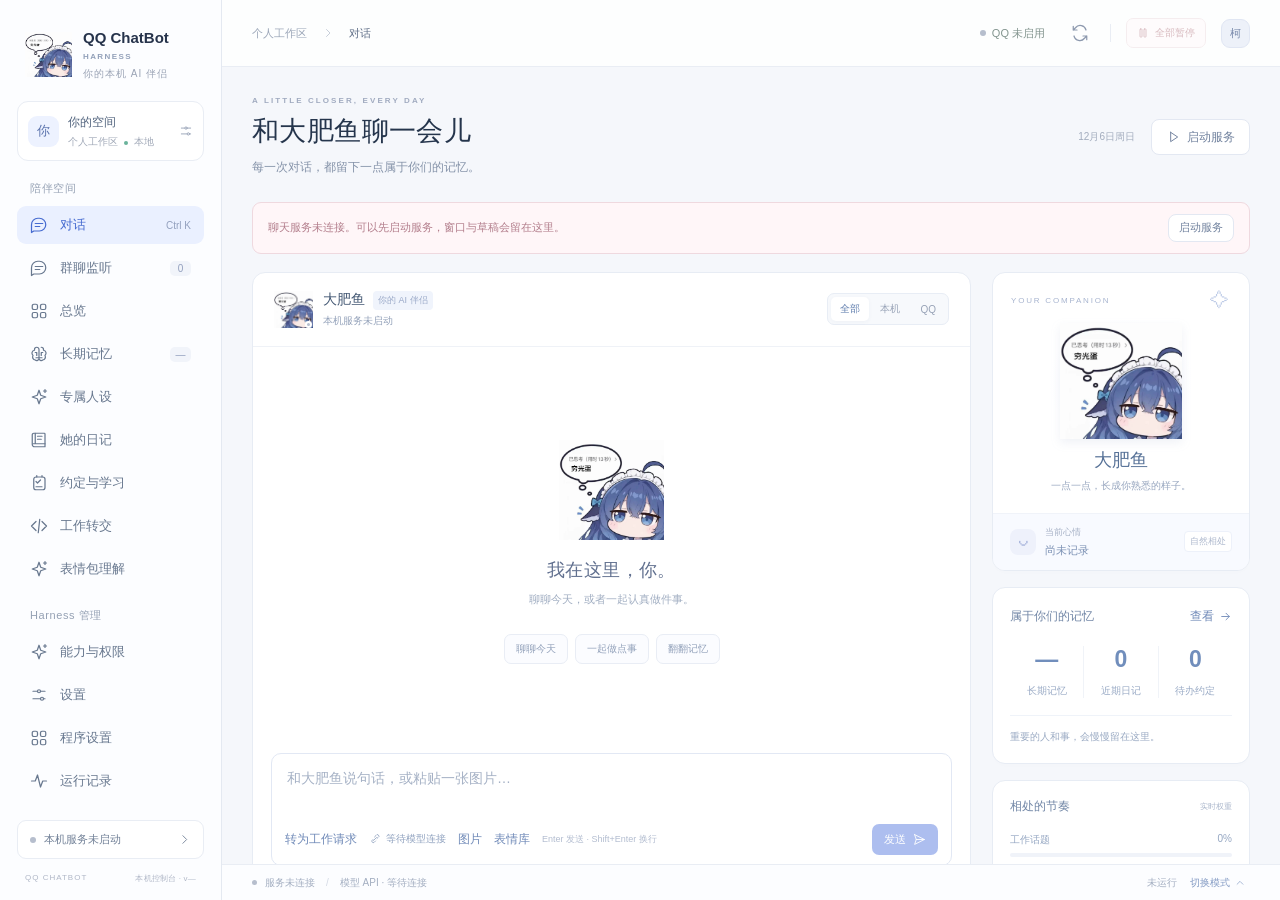
==== commit e176f224: "feat: release QQ ChatBot 1.00.01 and 1.00.02 editions" ====
--- a/src/channel/ui/desktop/index.html
+++ b/src/channel/ui/desktop/index.html
@@ -3,7 +3,7 @@
 <head>
   <meta charset="utf-8"><meta name="viewport" content="width=device-width,initial-scale=1">
   <title>QQ ChatBot</title><link rel="icon" href="assets/xiaojing-user-icon.ico">
-  <link rel="stylesheet" href="desktop.css"><link rel="stylesheet" href="soul.css"><link rel="stylesheet" href="identity.css"><link rel="stylesheet" href="guides.css"><link rel="stylesheet" href="onboarding.css"><link rel="stylesheet" href="agent-work.css"><script src="agent-work.js" defer></script><script src="onboarding.js" defer></script><script src="guides.js" defer></script><script src="model-settings.js" defer></script><script src="identity.js" defer></script><script src="soul.js" defer></script><script src="desktop.js" defer></script><script src="stickers.js" defer></script><script src="system.js" defer></script>
+  <link rel="stylesheet" href="desktop.css"><link rel="stylesheet" href="group-monitor.css"><script src="group-monitor.js" defer></script><link rel="stylesheet" href="soul.css"><link rel="stylesheet" href="identity.css"><link rel="stylesheet" href="guides.css"><link rel="stylesheet" href="onboarding.css"><link rel="stylesheet" href="agent-work.css"><script src="agent-work.js" defer></script><script src="onboarding.js" defer></script><script src="guides.js" defer></script><script src="model-settings.js" defer></script><script src="identity.js" defer></script><script src="soul.js" defer></script><script src="desktop.js" defer></script><script src="stickers.js" defer></script><script src="system.js" defer></script>
 </head>
 <body>
 <svg class="svg-defs" aria-hidden="true"><defs>
@@ -37,6 +37,7 @@
   <div class="nav-label">陪伴空间</div>
   <nav aria-label="主导航">
     <button data-nav="chat" class="nav-item active"><svg class="icon"><use href="#i-chat"/></svg><span>对话</span><span class="nav-hint">Ctrl K</span></button>
+    <button data-nav="groups" class="nav-item"><svg class="icon"><use href="#i-chat"/></svg><span>群聊监听</span><span id="nav-groups" class="nav-count">0</span></button>
     <button data-nav="overview" class="nav-item"><svg class="icon"><use href="#i-grid"/></svg><span>总览</span></button>
     <button data-nav="memory" class="nav-item"><svg class="icon"><use href="#i-memory"/></svg><span>长期记忆</span><span id="nav-memory" class="nav-count">—</span></button>
     <button data-nav="soul" class="nav-item"><svg class="icon"><use href="#i-spark"/></svg><span>专属人设</span></button>
@@ -96,9 +97,20 @@
 
     <section id="page-agent" class="page"><div class="agent-notice"><strong>聊天归 QQ ChatBot，工作交给你的 Agent。</strong><br>只转交你确认的这条文字，不携带完整聊天、记忆、人设或密钥。CLI 由固定配置启动；桌面 Agent 通过 MCP 领取。两者都应遵守各自的权限与审批。</div><div class="agent-layout"><div><form id="agent-binding-form" class="panel agent-panel"><h2>绑定工作 Agent</h2><div class="agent-fields"><label>显示名称<input id="agent-name" maxlength="80" required></label><label>接入方式<select id="agent-transport"><option value="desktop">桌面 Agent · MCP / 本机接口</option><option value="cli">通用 CLI · 标准输入/输出</option></select></label></div><label class="agent-toggle">启用这项绑定<input id="agent-enabled" type="checkbox"></label><div id="agent-cli-fields" class="agent-fields" hidden><label>固定命令（JSON argv 数组）<textarea id="agent-command" rows="4" spellcheck="false" placeholder='["C:\\Path\\agent.exe", "固定参数"]'></textarea></label><button id="agent-pick-program" class="button secondary small" type="button">选择可执行程序</button><label>Agent 工作目录<div class="agent-inline"><input id="agent-cwd" autocomplete="off"><button id="agent-pick-cwd" class="button secondary small" type="button">选择</button></div></label><label>最长执行秒数<input id="agent-timeout_seconds" type="number" min="5" max="86400"></label><p>使用非交互模式：任务走标准输入，标准输出只返回最终文字。不要填写密钥或把任务拼进命令参数。脚本用解释器启动，不能直接填 .cmd/.bat。</p></div><div id="agent-desktop-fields"><p>在支持 stdio MCP 的桌面 Agent 中添加下方配置，然后明确要求该 Agent 领取工作。程序不会模拟点击其他桌面软件。</p><pre id="agent-connection-config">请在桌面程序中查看本机 MCP 配置。</pre><button type="button" class="button secondary small" id="agent-copy-config">复制 MCP 配置</button></div><label class="agent-toggle">工作回执发回原聊天（遵守暂停和免打扰）<input id="agent-notify_result" type="checkbox"></label><details><summary>高级绑定限制</summary><div class="agent-fields"><p>大小、超时与队列限制集中在这里；上方同名字段优先。</p><textarea id="agent-limits" rows="10" spellcheck="false" aria-label="高级Agent绑定参数"></textarea></div></details><div class="agent-actions"><button id="agent-save" type="submit" class="button primary">保存绑定</button><button id="agent-reload" type="button" class="text-button">重新读取</button><button id="agent-guide" type="button" class="text-button">接入教程 →</button></div><p id="agent-binding-note">默认关闭。保存只绑定，不执行测试任务。</p></form></div><div><form id="agent-new-form" class="panel agent-panel"><h2>把一条工作交给它</h2><textarea id="agent-new-text" rows="5" placeholder="填写工作要求、必要背景与验收方式；仅这段文字会被转交。" required></textarea><div class="agent-actions"><button id="agent-submit" type="submit" class="button primary" disabled>确认并转交这段文字</button><button id="agent-refresh" type="button" class="button secondary">刷新状态</button></div><p>QQ 私聊也可发送：/工作 具体请求。聊天模型的转交建议只生成草稿，需要你确认。</p><p id="agent-status" role="status">正在读取工作通道…</p></form><article class="panel agent-panel"><h2>转交记录与 Agent 回执</h2><p>回执来自外部 Agent，QQ ChatBot 不冒充执行者或保证结果。中断不自动重跑，先核对外部状态。</p><div id="agent-task-list"></div></article></div></div></section>
 
+    <section id="page-groups" class="page">
+      <div class="group-toolbar"><small id="group-limit">仅监听手动添加的群</small><div class="group-toolbar-actions"><button type="button" data-group-layout="single" class="button secondary small active">单群窗口</button><button type="button" data-group-layout="grid" class="button secondary small">多窗并排</button><button id="group-refresh" class="button secondary small" type="button">刷新</button><button id="group-add" class="button primary small" type="button">＋ 添加群监听</button></div></div>
+      <div id="group-connection" class="group-connection" role="status">正在连接监听服务…</div>
+      <div id="group-tabs" class="group-tabs" role="tablist" aria-label="已添加的群聊"></div>
+      <article id="group-empty" class="panel group-empty"><h2>把想关注的群，放在独立窗口里</h2><p>点击“添加群监听”填写群号。机器人须已由你手动加入该群，并完成 QQ 登录。<br>可以单群切换，也可以并排查看多个群的新消息。</p></article>
+      <div id="group-windows" class="group-windows" data-layout="single"></div>
+      <p class="group-privacy">仅被动监听，不发送群消息，不调用模型，不写入私人记忆，也不自动转交 Agent。记录只保存在本机；请先告知群成员并遵守群规则。停用后停止采集，移除窗口保留历史。断线期间不补拉群历史。</p><small id="group-refresh-note" class="group-refresh-note" role="status"></small>
+    </section>
+    <dialog id="group-dialog" class="group-dialog"><form id="group-form"><h2 id="group-dialog-title">添加群聊监听</h2><label>QQ群号<input id="group-number" required inputmode="numeric" pattern="[1-9][0-9]{4,11}" maxlength="12" autocomplete="off"></label><label>窗口备注（选填）<input id="group-name" maxlength="60" placeholder="例如：游戏群、学习小组" autocomplete="off"></label><p>保存后开始记录该群的新消息。不会自动加群、回复或读取历史；图片、语音仅显示类型标记。</p><div class="group-dialog-actions"><button id="group-dialog-close" class="button secondary" type="button">取消</button><button class="button primary" type="submit">保存监听</button></div></form></dialog>
+    <dialog id="group-remove-dialog" class="group-dialog"><h2>移除监听窗口</h2><p id="group-remove-name"></p><p>停止采集并移除窗口。已保存的本机记录仍保留，再次添加同一群可查看。</p><div class="group-dialog-actions"><button id="group-remove-cancel" class="button secondary" type="button">取消</button><button id="group-remove-confirm" class="button primary" type="button">确认移除</button></div></dialog>
+
     <section id="page-abilities" class="page"><article class="permissions-banner"><div class="permission-emblem"><svg class="icon"><use href="#i-shield"/></svg></div><div><h2>能力可以生长，边界始终清楚。</h2><p>高权限能力需单独启用。她不会自动加陌生人、群发 @全体，或操作支付应用。</p></div><span class="tag green">安全规则生效</span></article><div id="ability-grid" class="ability-grid"></div></section>
 
-    <section id="page-settings" class="page"><form id="settings-form"><article class="panel settings-panel"><div class="section-title"><div><h2>使用者与维护 Agent</h2><p>每份安装只服务一个使用者；维护工作可交给你选择的任意 Agent。</p></div></div><div class="settings-fields"><label>怎么称呼你<input id="owner-name" maxlength="40" required><span>用于界面与对话中的称呼。</span></label><label>维护 Agent 名称<input id="maintenance-agent" maxlength="80" required><span>交接对象的名称；不会自动授予文件权限或启动外部 Agent。</span></label><label>你的 QQ 号<input id="owner-qq" inputmode="numeric" pattern="[0-9]*"><span>收消息的使用者账号，与机器人号不同。</span></label><label>机器人 QQ 号<input id="bot-qq" inputmode="numeric" pattern="[0-9]*"><span>登录由你在 NapCat 扫码完成，不填写密码或 token。</span></label></div><label class="program-toggle"><span><strong>启用 QQ 桥接</strong><small>新使用者请使用独立安装目录，避免共用历史记忆和登录态。</small></span><input id="owner-qq-enabled" type="checkbox"></label><div class="program-toolbar"><button type="button" class="button secondary small" data-open="agent_guide">监管接入说明</button><button type="button" class="button secondary small" data-open="agent_rules">维护规则</button></div></article><article class="panel settings-panel"><div class="section-title"><div><h2>模型与 API 接入</h2><p id="model-api-hint">选择 Magpie 或直接接入你自己的 OpenAI 兼容 API。</p></div><button type="button" class="button secondary small" id="load-models">检查连接 / 读取模型</button></div><div class="settings-fields"><label>接入方式<select id="model-provider"><option value="magpie">Magpie 本机网关</option><option value="openai_compatible">自定义 OpenAI 兼容 API</option></select><span>主模型和视觉辅助共用当前 API 地址。</span></label><label>API Base URL<input id="model-base-url" type="url" required placeholder="https://your-provider.example/v1" maxlength="2048"><span>按服务方说明填写，通常含 /v1；不填写 /chat/completions 或密钥。远程使用 HTTPS，本机可用 HTTP。</span></label><label>API 密钥环境变量名称<input id="model-key-env" required pattern="[A-Z_][A-Z0-9_]*" placeholder="HARNESS_API_KEY" autocomplete="off"><span>这里只填变量名。你在 Windows 用户环境变量中设置密钥后，完全退出程序并重新打开；无需鉴权的服务可不设置变量。</span></label><label>主模型<input name="main" id="model-main" list="model-options" placeholder="服务方提供的模型 ID"><span>需要支持 Chat Completions 与工具调用，可手动输入。</span></label><label>视觉辅助模型<input name="auxiliary" id="model-auxiliary" list="model-options" placeholder="支持图片的模型 ID"><span>需要支持 image_url；只在看图时调用。</span></label></div><datalist id="model-options"></datalist><div class="gateway-line"><span class="status-dot tiny"></span><code id="model-gateway-address">http://127.0.0.1:3425/v1</code><span>当前选择的模型出口</span></div><p id="model-connection-result" class="program-muted" role="status">连接检查只读取模型清单，不发送聊天、人设或记忆。</p><div class="model-guide-buttons"><button type="button" class="text-button" data-guide="magpie">Magpie 接入教程（可选） ↗</button><button type="button" class="text-button" data-guide="api">自有 API 与密钥配置说明 ↗</button></div></article><article class="panel settings-panel"><div class="section-title"><div><h2>陪伴与时间</h2><p>让主动恰到好处，而不是打扰。</p></div></div><div class="setting-switch"><div><strong>允许主动机制</strong><p>还需要把行为模式切换为「允许主动」才会开口。</p></div><label class="switch"><input name="awakening" id="awakening-enabled" type="checkbox"><span></span><b class="sr-only">启用主动机制</b></label></div><div class="settings-fields"><label>主动概率<div class="input-suffix"><input name="probability" id="awakening-probability" type="number" min="0" max="1" step="0.05"><span>0—1</span></div><span>空闲检查通过后，真正发消息的概率。</span></label><label>免打扰时间<div class="quiet-range"><input name="quiet_start" id="quiet-start" type="number" min="0" max="23" aria-label="免打扰开始小时"><span>:00 至</span><input name="quiet_end" id="quiet-end" type="number" min="0" max="23" aria-label="免打扰结束小时"><span>:00</span></div><span>按配置时区执行，不主动打扰你。</span></label></div></article><article class="panel settings-panel"><div class="section-title"><div><h2>成长的方向</h2><p>只调整聊天关注的话题比例，不赋予工作执行权限；保存时归一化。</p></div><button type="button" class="text-button" id="save-growth">保存权重<svg class="icon"><use href="#i-arrow"/></svg></button></div><div class="growth-inputs"><label>工作话题<input id="weight-work" type="number" min="0" step="0.1" value="0.2"></label><label>陪伴<input id="weight-companion" type="number" min="0" step="0.1" value="0.6"></label><label>学习<input id="weight-learning" type="number" min="0" step="0.1" value="0.2"></label></div></article><div class="settings-footer"><p id="settings-note">修改模型和陪伴设置后，重启聊天服务生效。</p><button class="button primary" type="submit">保存设置</button><button class="button secondary" type="button" data-command="restart">重启聊天</button></div></form><details class="panel advanced-panel"><summary><svg class="icon"><use href="#i-code"/></svg>高级配置<span>完整配置 · 修改后重启生效</span></summary><p>只保存参数和环境变量名称。密钥由你在 Magpie 或系统环境中配置。</p><textarea id="advanced-config" spellcheck="false" aria-label="完整配置 JSON"></textarea><div><button class="button secondary small" id="reload-config">重新读取</button><button class="button primary small" id="save-config">保存完整配置</button></div></details><div class="file-links"><button data-open="project">项目文件夹<svg class="icon"><use href="#i-arrow"/></svg></button><button data-open="handoff">Agent 交接手册<svg class="icon"><use href="#i-arrow"/></svg></button><button data-open="napcat">NapCat 管理页<svg class="icon"><use href="#i-arrow"/></svg></button></div></section>
+    <section id="page-settings" class="page"><form id="settings-form"><article class="panel settings-panel"><div class="section-title"><div><h2>使用者与维护 Agent</h2><p>每份安装只服务一个使用者；维护工作可交给你选择的任意 Agent。</p></div></div><div class="settings-fields"><label>怎么称呼你<input id="owner-name" maxlength="40" required><span>用于界面与对话中的称呼。</span></label><label>维护 Agent 名称<input id="maintenance-agent" maxlength="80" required><span>交接对象的名称；不会自动授予文件权限或启动外部 Agent。</span></label><label>你的 QQ 号<input id="owner-qq" inputmode="numeric" pattern="[0-9]*"><span>收消息的使用者账号，与机器人号不同。</span></label><label>机器人 QQ 号<input id="bot-qq" inputmode="numeric" pattern="[0-9]*"><span>自写桥接的扫码接入尚待验收；不填写密码或凭据。</span></label></div><label class="program-toggle"><span><strong>启用 QQ 桥接</strong><small>新使用者请使用独立安装目录，避免共用历史记忆和登录态。</small></span><input id="owner-qq-enabled" type="checkbox"></label><div class="program-toolbar"><button type="button" class="button secondary small" data-open="agent_guide">监管接入说明</button><button type="button" class="button secondary small" data-open="agent_rules">维护规则</button></div></article><article class="panel settings-panel"><div class="section-title"><div><h2>模型与 API 接入</h2><p id="model-api-hint">选择 Magpie 或直接接入你自己的 OpenAI 兼容 API。</p></div><button type="button" class="button secondary small" id="load-models">检查连接 / 读取模型</button></div><div class="settings-fields"><label>接入方式<select id="model-provider"><option value="magpie">Magpie 本机网关</option><option value="openai_compatible">自定义 OpenAI 兼容 API</option></select><span>主模型和视觉辅助共用当前 API 地址。</span></label><label>API Base URL<input id="model-base-url" type="url" required placeholder="https://your-provider.example/v1" maxlength="2048"><span>按服务方说明填写，通常含 /v1；不填写 /chat/completions 或密钥。远程使用 HTTPS，本机可用 HTTP。</span></label><label>API 密钥环境变量名称<input id="model-key-env" required pattern="[A-Z_][A-Z0-9_]*" placeholder="HARNESS_API_KEY" autocomplete="off"><span>这里只填变量名。你在 Windows 用户环境变量中设置密钥后，完全退出程序并重新打开；无需鉴权的服务可不设置变量。</span></label><label>主模型<input name="main" id="model-main" list="model-options" placeholder="服务方提供的模型 ID"><span>需要支持 Chat Completions 与工具调用，可手动输入。</span></label><label>视觉辅助模型<input name="auxiliary" id="model-auxiliary" list="model-options" placeholder="支持图片的模型 ID"><span>需要支持 image_url；只在看图时调用。</span></label></div><datalist id="model-options"></datalist><div class="gateway-line"><span class="status-dot tiny"></span><code id="model-gateway-address">http://127.0.0.1:3425/v1</code><span>当前选择的模型出口</span></div><p id="model-connection-result" class="program-muted" role="status">连接检查只读取模型清单，不发送聊天、人设或记忆。</p><div class="model-guide-buttons"><button type="button" class="text-button" data-guide="magpie">Magpie 接入教程（可选） ↗</button><button type="button" class="text-button" data-guide="api">自有 API 与密钥配置说明 ↗</button></div></article><article class="panel settings-panel"><div class="section-title"><div><h2>陪伴与时间</h2><p>让主动恰到好处，而不是打扰。</p></div></div><div class="setting-switch"><div><strong>允许主动机制</strong><p>还需要把行为模式切换为「允许主动」才会开口。</p></div><label class="switch"><input name="awakening" id="awakening-enabled" type="checkbox"><span></span><b class="sr-only">启用主动机制</b></label></div><div class="settings-fields"><label>主动概率<div class="input-suffix"><input name="probability" id="awakening-probability" type="number" min="0" max="1" step="0.05"><span>0—1</span></div><span>空闲检查通过后，真正发消息的概率。</span></label><label>免打扰时间<div class="quiet-range"><input name="quiet_start" id="quiet-start" type="number" min="0" max="23" aria-label="免打扰开始小时"><span>:00 至</span><input name="quiet_end" id="quiet-end" type="number" min="0" max="23" aria-label="免打扰结束小时"><span>:00</span></div><span>按配置时区执行，不主动打扰你。</span></label></div></article><article class="panel settings-panel"><div class="section-title"><div><h2>成长的方向</h2><p>只调整聊天关注的话题比例，不赋予工作执行权限；保存时归一化。</p></div><button type="button" class="text-button" id="save-growth">保存权重<svg class="icon"><use href="#i-arrow"/></svg></button></div><div class="growth-inputs"><label>工作话题<input id="weight-work" type="number" min="0" step="0.1" value="0.2"></label><label>陪伴<input id="weight-companion" type="number" min="0" step="0.1" value="0.6"></label><label>学习<input id="weight-learning" type="number" min="0" step="0.1" value="0.2"></label></div></article><div class="settings-footer"><p id="settings-note">修改模型和陪伴设置后，重启聊天服务生效。</p><button class="button primary" type="submit">保存设置</button><button class="button secondary" type="button" data-command="restart">重启聊天</button></div></form><details class="panel advanced-panel"><summary><svg class="icon"><use href="#i-code"/></svg>高级配置<span>完整配置 · 修改后重启生效</span></summary><p>只保存参数和环境变量名称。密钥由你在 Magpie 或系统环境中配置。</p><textarea id="advanced-config" spellcheck="false" aria-label="完整配置 JSON"></textarea><div><button class="button secondary small" id="reload-config">重新读取</button><button class="button primary small" id="save-config">保存完整配置</button></div></details><div class="file-links"><button data-open="project">项目文件夹<svg class="icon"><use href="#i-arrow"/></svg></button><button data-open="handoff">Agent 交接手册<svg class="icon"><use href="#i-arrow"/></svg></button><button data-open="qq_guide">QQ 接入指南<svg class="icon"><use href="#i-arrow"/></svg></button></div></section>
 
     <section id="page-logs" class="page"><div class="page-toolbar"><div class="filter-row"><button class="active" data-log-filter="all">全部记录</button><button data-log-filter="ERROR">错误</button><button data-log-filter="WARN">提醒</button><button data-log-filter="INFO">信息</button></div><button class="button secondary" id="refresh-logs"><svg class="icon"><use href="#i-refresh"/></svg>刷新记录</button></div><article class="panel log-panel"><div class="log-table-head"><span>时间</span><span>级别</span><span>事件与详情</span></div><div id="log-list"></div></article></section>
     <section id="page-system" class="page">
@@ -126,7 +138,7 @@
 </div>
 <div id="mode-menu" class="popover hidden"><strong>行为模式</strong><button data-mode="reply_only"><span>只回复</span><small>你找她，她再开口</small></button><button data-mode="active"><span>允许主动</span><small>仍受免打扰与独立开关限制</small></button><button data-mode="paused"><span>全部暂停</span><small>取消后续回复与动作</small></button></div>
 <dialog id="form-dialog"><form id="dialog-form"><header><div><div class="eyebrow">A LITTLE THING TO KEEP</div><h2 id="dialog-title">记住一件事</h2></div><button type="button" class="icon-button" id="close-dialog" aria-label="关闭"><svg class="icon"><use href="#i-close"/></svg></button></header><div id="dialog-fields"></div><footer><span id="dialog-note"></span><button class="button primary" type="submit">保存</button></footer></form></dialog>
-<dialog id="qr-dialog"><header><h2 id="identity-qr-title">让大肥鱼回到 QQ</h2><button class="icon-button" id="close-qr" aria-label="关闭"><svg class="icon"><use href="#i-close"/></svg></button></header><p id="qr-state">正在检查登录状态…</p><div class="qr-image-wrap"><img id="qr-image" alt="机器人 QQ 登录二维码"><span id="qr-empty">已在线，无需扫码</span></div><p class="qr-caption">请用机器人账号扫码。二维码只在本机显示。</p><footer><button class="button secondary" id="refresh-qr">刷新二维码</button><button class="button primary" data-command="qq">启动 QQ</button></footer></dialog>
+<dialog id="qr-dialog"><header><h2 id="identity-qr-title">让大肥鱼回到 QQ</h2><button class="icon-button" id="close-qr" aria-label="关闭"><svg class="icon"><use href="#i-close"/></svg></button></header><p id="qr-state">正在检查登录状态…</p><div class="qr-image-wrap"><img id="qr-image" alt="机器人 QQ 登录二维码"><span id="qr-empty">已在线，无需扫码</span></div><p class="qr-caption">请用机器人账号扫码。二维码只在本机显示。</p><footer><button class="text-button" id="qr-settings">接入设置</button><button class="button secondary" id="qr-stop">停止 QQ</button><button class="button secondary" id="refresh-qr">刷新二维码</button><button class="button primary" id="qr-start">启动 QQ</button></footer></dialog>
 <dialog id="sticker-dialog" class="sticker-dialog">
   <header><div><div class="eyebrow">UNDERSTAND YOUR LITTLE SIGNALS</div><h2>这张表情，想说什么？</h2></div><div><button id="sticker-pause" class="button subtle danger" type="button">全部暂停</button><button id="close-sticker" class="icon-button" aria-label="关闭">×</button></div></header>
   <div class="sticker-dialog-body">
--- a/src/channel/ui/desktop/group-monitor.css
+++ b/src/channel/ui/desktop/group-monitor.css
@@ -0,0 +1,5 @@
+.sidebar{overflow-y:auto;scrollbar-width:thin}.sidebar nav,.sidebar .brand,.sidebar .workspace,.sidebar-bottom{flex-shrink:0}
+.group-toolbar{display:flex;align-items:center;justify-content:space-between;gap:12px;flex-wrap:wrap;margin-bottom:16px}.group-toolbar-actions{display:flex;align-items:center;gap:8px;flex-wrap:wrap}.group-toolbar small,.group-privacy,.group-refresh-note{color:var(--text-secondary);font-size:11px;line-height:1.8}.group-connection{background:var(--surface);border:1px solid var(--line);border-radius:10px;padding:13px 16px;margin-bottom:16px;color:var(--green);font-size:12px}.group-connection.disconnected{color:var(--text-secondary)}
+.group-tabs{display:flex;gap:8px;overflow-x:auto;padding-bottom:12px;margin-bottom:4px;scrollbar-width:thin}.group-tab{display:flex;gap:10px;align-items:center;flex-shrink:0;border:1px solid var(--line);background:var(--surface);color:var(--ink);padding:10px 13px;border-radius:9px}.group-tab span{max-width:180px;overflow:hidden;text-overflow:ellipsis;white-space:nowrap}.group-tab small{color:var(--text-secondary);font-size:10px}.group-tab.active,[data-group-layout].active{background:var(--surface-hover);border-color:var(--blue);color:var(--accent-text)}.group-unread{font-size:10px;color:var(--green);font-style:normal}
+.group-windows{display:grid;grid-template-columns:minmax(0,1fr);gap:16px}.group-windows[data-layout="grid"]{grid-template-columns:repeat(2,minmax(0,1fr))}.group-pane{min-width:0;overflow:hidden;margin:0;background:var(--surface);color:var(--ink)}.group-pane[hidden],.group-empty[hidden]{display:none}.group-pane-head{padding:18px;display:flex;align-items:flex-start;gap:10px;justify-content:space-between;border-bottom:1px solid var(--line)}.group-pane-head>div:first-child{min-width:0}.group-pane h2{font-size:15px;line-height:1.6;margin:0;overflow-wrap:anywhere;color:var(--ink)}.group-pane-head small{color:var(--text-secondary);font-size:11px}.group-pane-tools{display:flex;gap:9px;align-items:center;flex-shrink:0;flex-wrap:wrap}.group-message-list{height:440px;min-height:260px;overflow:auto;scrollbar-width:thin;padding:18px;background:var(--surface-subtle);overscroll-behavior:contain}.group-windows[data-layout="grid"] .group-message-list{height:330px}.group-message{border-bottom:1px solid var(--line);padding:0 0 14px;margin:0 0 14px}.group-message:last-child{border:0;margin-bottom:0}.group-message-meta{display:flex;align-items:baseline;gap:8px;flex-wrap:wrap;font-size:11px;color:var(--text-secondary);overflow-wrap:anywhere}.group-message-meta strong{font-size:12px;color:var(--ink);font-weight:600}.group-message-meta small{font-size:10px}.group-message-meta time{margin-left:auto;font-size:10px}.group-message p{white-space:pre-wrap;overflow-wrap:anywhere;line-height:1.9;font-size:13px;color:var(--ink);margin:8px 0 0}.group-pane footer{font-size:10px;color:var(--text-secondary);padding:12px 18px;border-top:1px solid var(--line)}.group-to-bottom{display:block;margin:8px auto}.group-to-bottom[hidden]{display:none}.group-empty{text-align:center;padding:50px 22px;color:var(--text-secondary);line-height:1.9}.group-empty h2{color:var(--ink);font-size:18px}.group-empty p{font-size:12px}.group-dialog{width:min(460px,90vw);padding:24px}.group-dialog h2{font-size:18px;color:var(--ink);margin-top:0}.group-dialog label{display:grid;gap:8px;margin:16px 0;color:var(--ink);font-size:12px}.group-dialog input{width:100%;padding:11px;border:1px solid var(--line);border-radius:8px;background:var(--surface-subtle);color:var(--ink)}.group-dialog p{font-size:12px;line-height:1.9;color:var(--text-secondary)}.group-dialog-actions{display:flex;gap:10px;justify-content:flex-end;margin-top:20px}
+@media(max-width:1150px){.group-windows[data-layout="grid"]{grid-template-columns:minmax(0,1fr)}.group-pane-head{flex-wrap:wrap}.group-message-list{height:350px}}
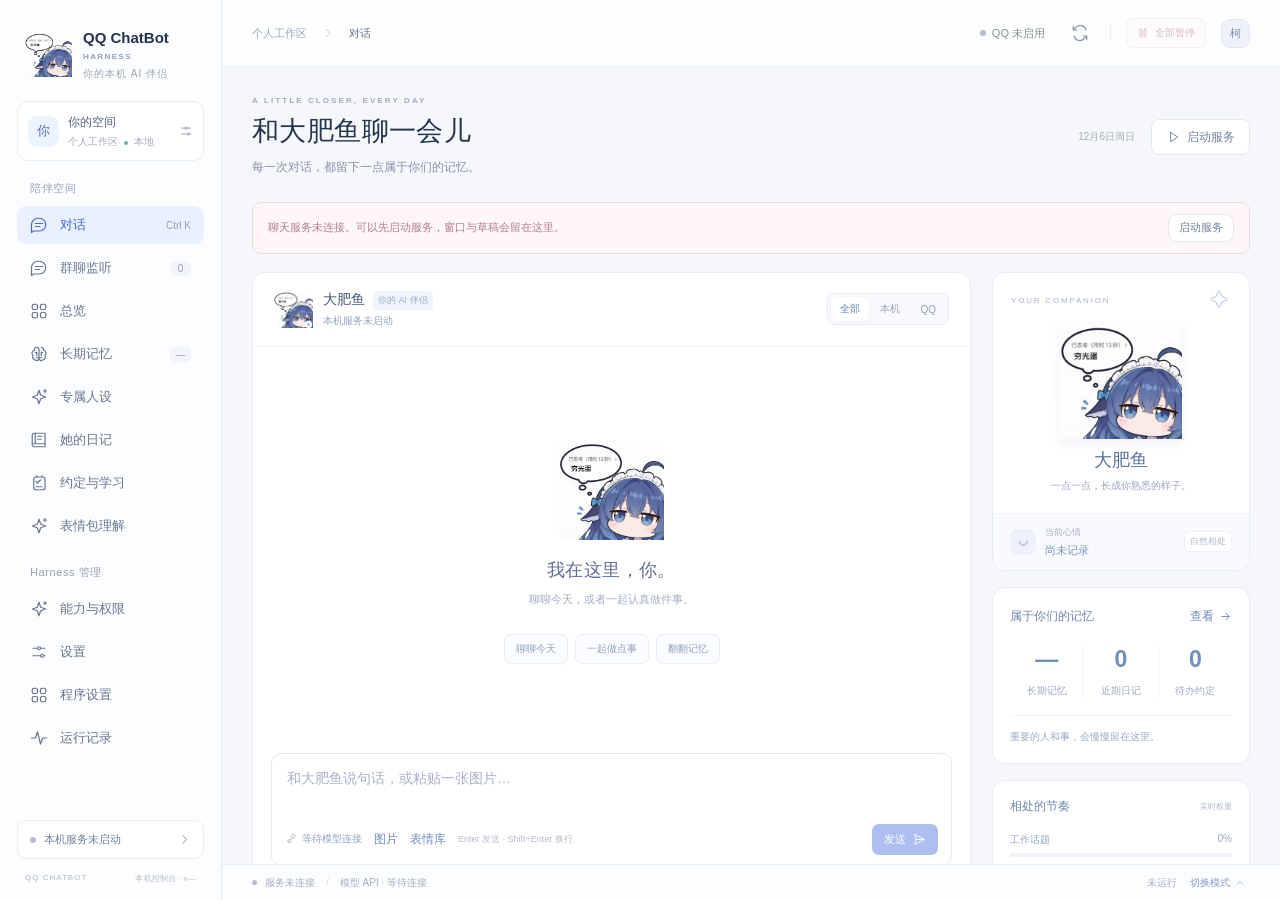
==== commit a6c7242f: "Remove external work bindings and publish two r1 editions" ====
--- a/src/channel/ui/desktop/index.html
+++ b/src/channel/ui/desktop/index.html
@@ -3,7 +3,7 @@
 <head>
   <meta charset="utf-8"><meta name="viewport" content="width=device-width,initial-scale=1">
   <title>QQ ChatBot</title><link rel="icon" href="assets/xiaojing-user-icon.ico">
-  <link rel="stylesheet" href="desktop.css"><link rel="stylesheet" href="group-monitor.css"><script src="group-monitor.js" defer></script><link rel="stylesheet" href="soul.css"><link rel="stylesheet" href="identity.css"><link rel="stylesheet" href="guides.css"><link rel="stylesheet" href="onboarding.css"><link rel="stylesheet" href="agent-work.css"><script src="agent-work.js" defer></script><script src="onboarding.js" defer></script><script src="guides.js" defer></script><script src="model-settings.js" defer></script><script src="identity.js" defer></script><script src="soul.js" defer></script><script src="desktop.js" defer></script><script src="stickers.js" defer></script><script src="system.js" defer></script>
+  <link rel="stylesheet" href="desktop.css"><link rel="stylesheet" href="group-monitor.css"><script src="group-monitor.js" defer></script><link rel="stylesheet" href="soul.css"><link rel="stylesheet" href="identity.css"><link rel="stylesheet" href="guides.css"><link rel="stylesheet" href="onboarding.css"><script src="onboarding.js" defer></script><script src="guides.js" defer></script><script src="model-settings.js" defer></script><script src="identity.js" defer></script><script src="soul.js" defer></script><script src="desktop.js" defer></script><script src="stickers.js" defer></script><script src="system.js" defer></script>
 </head>
 <body>
 <svg class="svg-defs" aria-hidden="true"><defs>
@@ -43,7 +43,6 @@
     <button data-nav="soul" class="nav-item"><svg class="icon"><use href="#i-spark"/></svg><span>专属人设</span></button>
     <button data-nav="diary" class="nav-item"><svg class="icon"><use href="#i-book"/></svg><span>她的日记</span></button>
     <button data-nav="tasks" class="nav-item"><svg class="icon"><use href="#i-tasks"/></svg><span>约定与学习</span><span id="nav-tasks" class="nav-count hidden">0</span></button>
-    <button data-nav="agent" class="nav-item"><svg class="icon"><use href="#i-code"/></svg><span>工作转交</span></button>
     <button data-nav="stickers" class="nav-item"><svg class="icon"><use href="#i-spark"/></svg><span>表情包理解</span></button>
   </nav>
   <div class="nav-label second">Harness 管理</div>
@@ -95,7 +94,6 @@
 
     <section id="page-soul" class="page"><form id="identity-form" class="panel identity-panel"><div class="identity-head"><div><h2>昵称、形象与程序图标</h2><p>把她的称呼和样子设成你喜欢的风格。三项分别设置，保存后同步应用。</p></div><button id="identity-reload" type="button" class="text-button">重新读取</button></div><div class="identity-fields"><label>角色昵称<input id="identity-nickname" maxlength="24" required placeholder="你想怎样称呼她"><small>用于对话署名、自称、窗口标题与托盘提示。</small></label><label>形象文字描述<textarea id="identity-description" rows="3" placeholder="例如：银色短发、绿色眼睛，戴着围巾的猫耳少女。"></textarea><small>描述会进入后续对话。上传形象图本身不会调用识图模型。</small></label></div><div class="identity-images"><div class="identity-image"><img id="identity-portrait-preview" src="assets/xiaojing-user-icon.png" alt="角色形象预览"><div><h3>角色形象</h3><p>聊天头像、角色卡与欢迎页。</p><input id="identity-portrait-file" type="file" accept="image/png,image/jpeg,image/webp" hidden><button id="identity-portrait-choose" type="button" class="button secondary small">选择形象图</button><button id="identity-portrait-reset" type="button" class="text-button">恢复默认</button></div></div><div class="identity-image"><img id="identity-icon-preview" src="assets/xiaojing-user-icon.png" alt="程序图标预览"><div><h3>程序图标</h3><p>窗口、任务栏、托盘和快捷方式。</p><input id="identity-icon-file" type="file" accept="image/png,image/jpeg,image/webp,image/x-icon,image/vnd.microsoft.icon,.ico" hidden><button id="identity-icon-choose" type="button" class="button secondary small">选择程序图标</button><button id="identity-icon-reset" type="button" class="text-button">恢复默认</button></div></div></div><p id="identity-limit">正在读取图片限制…</p><div class="identity-actions"><p id="identity-status" role="status">正在读取角色资料…</p><button id="identity-default" type="button" class="button secondary small">全部恢复默认</button><button id="identity-save" type="submit" class="button primary" disabled>保存角色资料</button></div></form><div class="soul-notice">这里存放只属于你的 <strong>soul.md</strong>。可以自由填写身份、性格、语气与相处方式；保存后从下一轮对话生效。文件和历史随私有数据备份，不进入公开发布包。工具权限与安全开关仍单独管理。</div><div class="soul-toolbar"><div><span id="soul-dirty" class="tag gray">正在读取</span><span id="soul-status" class="soul-muted" role="status">正在读取私人角色文件…</span></div><div><input id="soul-file" type="file" accept=".md,.txt,text/markdown,text/plain" hidden><button id="soul-import" class="button secondary small">导入 soul.md</button><button id="soul-template" class="button secondary small">填入模板</button><button id="soul-reload" class="button secondary small">重新读取</button></div></div><div class="soul-layout"><form id="soul-form" class="panel soul-editor-panel"><div class="soul-editor-heading"><div><h2>我的专属人设</h2><code id="soul-path" class="soul-path">data/persona/soul.md</code></div><button id="soul-open" type="button" class="text-button" data-open="soul" disabled>打开文件 ↗</button></div><label for="soul-editor" class="sr-only">soul.md 人设编辑区</label><textarea id="soul-editor" class="soul-editor" disabled spellcheck="false" placeholder="写下你希望大肥鱼成为的样子…"></textarea><div class="soul-editor-foot"><span id="soul-counter">0 字</span><button id="soul-save" class="button primary" type="submit" disabled>保存并生效</button></div><p class="soul-muted">Ctrl S 保存 · 未保存草稿自动保留在本机。留空保存时使用基础人设。</p></form><div><article class="panel soul-reading-panel"><h2>编辑预览</h2><div id="soul-preview" class="soul-preview"></div><details class="soul-current"><summary>对照当前已保存文件</summary><pre id="soul-current-file" class="soul-current-file"></pre></details></article><article class="panel soul-reading-panel soul-history-panel"><h2>可恢复版本</h2><p class="soul-muted">保留以前的文件与保存版本；恢复前会检查磁盘是否已变化。</p><div id="soul-history"></div></article></div></div></section>
 
-    <section id="page-agent" class="page"><div class="agent-notice"><strong>聊天归 QQ ChatBot，工作交给你的 Agent。</strong><br>只转交你确认的这条文字，不携带完整聊天、记忆、人设或密钥。CLI 由固定配置启动；桌面 Agent 通过 MCP 领取。两者都应遵守各自的权限与审批。</div><div class="agent-layout"><div><form id="agent-binding-form" class="panel agent-panel"><h2>绑定工作 Agent</h2><div class="agent-fields"><label>显示名称<input id="agent-name" maxlength="80" required></label><label>接入方式<select id="agent-transport"><option value="desktop">桌面 Agent · MCP / 本机接口</option><option value="cli">通用 CLI · 标准输入/输出</option></select></label></div><label class="agent-toggle">启用这项绑定<input id="agent-enabled" type="checkbox"></label><div id="agent-cli-fields" class="agent-fields" hidden><label>固定命令（JSON argv 数组）<textarea id="agent-command" rows="4" spellcheck="false" placeholder='["C:\\Path\\agent.exe", "固定参数"]'></textarea></label><button id="agent-pick-program" class="button secondary small" type="button">选择可执行程序</button><label>Agent 工作目录<div class="agent-inline"><input id="agent-cwd" autocomplete="off"><button id="agent-pick-cwd" class="button secondary small" type="button">选择</button></div></label><label>最长执行秒数<input id="agent-timeout_seconds" type="number" min="5" max="86400"></label><p>使用非交互模式：任务走标准输入，标准输出只返回最终文字。不要填写密钥或把任务拼进命令参数。脚本用解释器启动，不能直接填 .cmd/.bat。</p></div><div id="agent-desktop-fields"><p>在支持 stdio MCP 的桌面 Agent 中添加下方配置，然后明确要求该 Agent 领取工作。程序不会模拟点击其他桌面软件。</p><pre id="agent-connection-config">请在桌面程序中查看本机 MCP 配置。</pre><button type="button" class="button secondary small" id="agent-copy-config">复制 MCP 配置</button></div><label class="agent-toggle">工作回执发回原聊天（遵守暂停和免打扰）<input id="agent-notify_result" type="checkbox"></label><details><summary>高级绑定限制</summary><div class="agent-fields"><p>大小、超时与队列限制集中在这里；上方同名字段优先。</p><textarea id="agent-limits" rows="10" spellcheck="false" aria-label="高级Agent绑定参数"></textarea></div></details><div class="agent-actions"><button id="agent-save" type="submit" class="button primary">保存绑定</button><button id="agent-reload" type="button" class="text-button">重新读取</button><button id="agent-guide" type="button" class="text-button">接入教程 →</button></div><p id="agent-binding-note">默认关闭。保存只绑定，不执行测试任务。</p></form></div><div><form id="agent-new-form" class="panel agent-panel"><h2>把一条工作交给它</h2><textarea id="agent-new-text" rows="5" placeholder="填写工作要求、必要背景与验收方式；仅这段文字会被转交。" required></textarea><div class="agent-actions"><button id="agent-submit" type="submit" class="button primary" disabled>确认并转交这段文字</button><button id="agent-refresh" type="button" class="button secondary">刷新状态</button></div><p>QQ 私聊也可发送：/工作 具体请求。聊天模型的转交建议只生成草稿，需要你确认。</p><p id="agent-status" role="status">正在读取工作通道…</p></form><article class="panel agent-panel"><h2>转交记录与 Agent 回执</h2><p>回执来自外部 Agent，QQ ChatBot 不冒充执行者或保证结果。中断不自动重跑，先核对外部状态。</p><div id="agent-task-list"></div></article></div></div></section>
 
     <section id="page-groups" class="page">
       <div class="group-toolbar"><small id="group-limit">仅监听手动添加的群</small><div class="group-toolbar-actions"><button type="button" data-group-layout="single" class="button secondary small active">单群窗口</button><button type="button" data-group-layout="grid" class="button secondary small">多窗并排</button><button id="group-refresh" class="button secondary small" type="button">刷新</button><button id="group-add" class="button primary small" type="button">＋ 添加群监听</button></div></div>
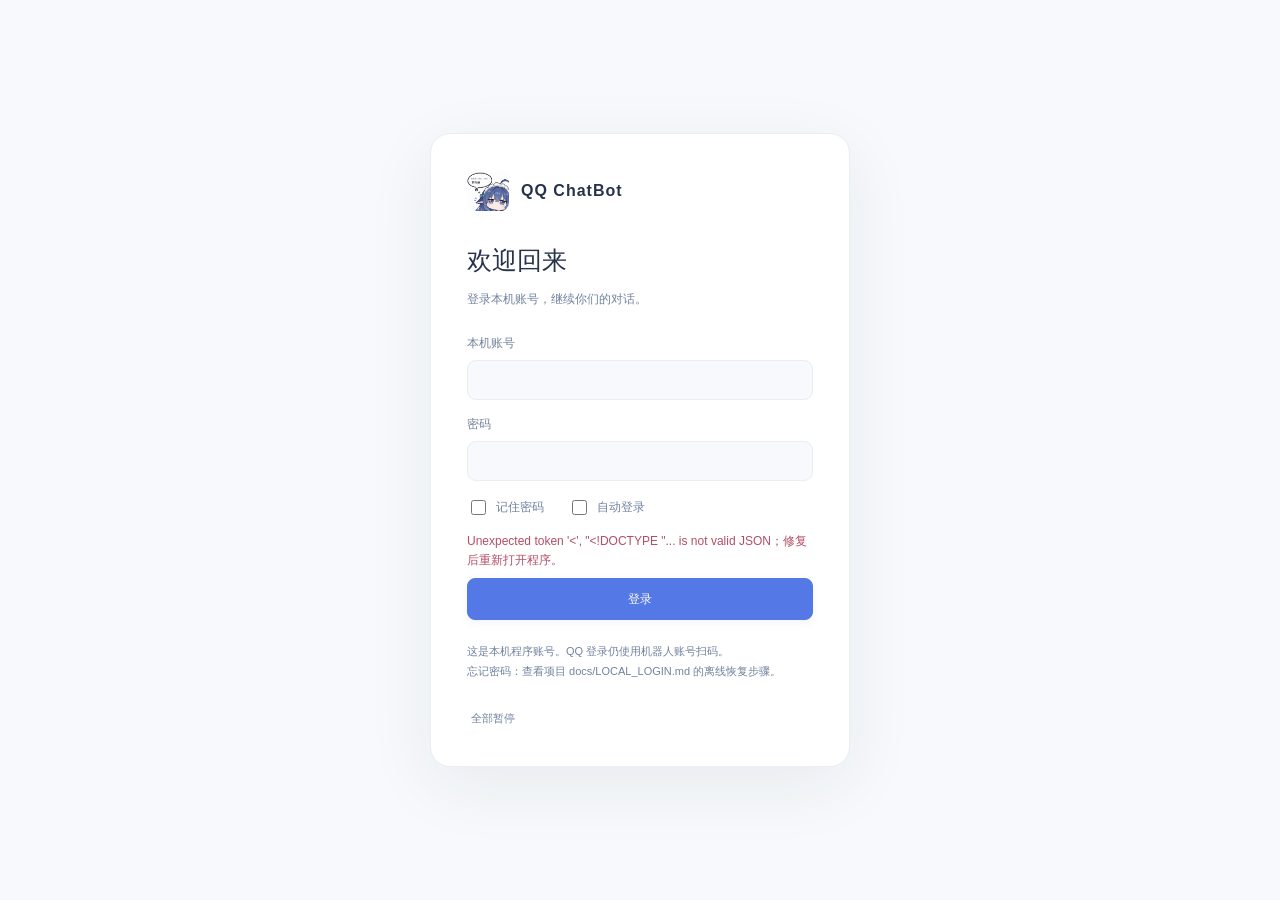
==== commit 5d6c8feb: "Release 1.10 editions with QQ login, group chat and fixed edition suffixes" ====
--- a/src/channel/ui/desktop/index.html
+++ b/src/channel/ui/desktop/index.html
@@ -3,9 +3,9 @@
 <head>
   <meta charset="utf-8"><meta name="viewport" content="width=device-width,initial-scale=1">
   <title>QQ ChatBot</title><link rel="icon" href="assets/xiaojing-user-icon.ico">
-  <link rel="stylesheet" href="desktop.css"><link rel="stylesheet" href="group-monitor.css"><script src="group-monitor.js" defer></script><link rel="stylesheet" href="soul.css"><link rel="stylesheet" href="identity.css"><link rel="stylesheet" href="guides.css"><link rel="stylesheet" href="onboarding.css"><script src="onboarding.js" defer></script><script src="guides.js" defer></script><script src="model-settings.js" defer></script><script src="identity.js" defer></script><script src="soul.js" defer></script><script src="desktop.js" defer></script><script src="stickers.js" defer></script><script src="system.js" defer></script>
+  <link rel="stylesheet" href="desktop.css"><link rel="stylesheet" href="account.css"><script src="account.js" defer></script><link rel="stylesheet" href="group-monitor.css"><script src="group-monitor.js" defer></script><link rel="stylesheet" href="soul.css"><link rel="stylesheet" href="identity.css"><link rel="stylesheet" href="guides.css"><link rel="stylesheet" href="onboarding.css"><link rel="stylesheet" href="qq-login.css"><script src="qq-login.js" defer></script><script src="onboarding.js" defer></script><script src="guides.js" defer></script><script src="model-settings.js" defer></script><script src="identity.js" defer></script><script src="soul.js" defer></script><script src="desktop.js" defer></script><script src="stickers.js" defer></script><script src="system.js" defer></script>
 </head>
-<body>
+<body class="account-pending">
 <svg class="svg-defs" aria-hidden="true"><defs>
   <symbol id="i-chat" viewBox="0 0 24 24"><path d="M21 11.5a8.5 8.5 0 0 1-8.5 8.5H5l-3 2V11.5A8.5 8.5 0 0 1 10.5 3h2a8.5 8.5 0 0 1 8.5 8.5Z"/><path d="M7 10h10M7 14h6"/></symbol>
   <symbol id="i-grid" viewBox="0 0 24 24"><rect x="3" y="3" width="7" height="7" rx="2"/><rect x="14" y="3" width="7" height="7" rx="2"/><rect x="3" y="14" width="7" height="7" rx="2"/><rect x="14" y="14" width="7" height="7" rx="2"/></symbol>
@@ -54,7 +54,7 @@
   <div class="sidebar-bottom"><div class="sidebar-note"><svg class="icon"><use href="#i-shield"/></svg><div>记忆留在这台电脑<small>你可以查看、修改和备份</small></div></div><button id="service-button" class="service-mini"><span id="sidebar-dot" class="status-dot muted"></span><span id="sidebar-state">正在连接</span><svg class="icon"><use href="#i-chevron"/></svg></button><div class="sidebar-version">QQ CHATBOT <span>本机控制台</span></div></div>
 </aside>
 <div class="app-shell">
-  <header class="topbar"><div class="breadcrumbs"><span>个人工作区</span><svg class="icon"><use href="#i-chevron"/></svg><strong id="breadcrumb">对话</strong></div><div class="top-actions"><button class="connection-chip" id="bridge-chip" title="QQ连接与扫码"><i class="status-dot muted"></i><span>QQ 待检查</span></button><button class="icon-button" id="refresh-all" title="刷新状态" aria-label="刷新状态"><svg class="icon"><use href="#i-refresh"/></svg></button><span class="top-divider"></span><button class="pause-button" id="emergency-pause"><svg class="icon"><use href="#i-pause"/></svg>全部暂停</button><button class="owner-avatar" id="owner-settings" title="打开设置">柯</button></div></header>
+  <header class="topbar"><div class="breadcrumbs"><span>个人工作区</span><svg class="icon"><use href="#i-chevron"/></svg><strong id="breadcrumb">对话</strong></div><div class="top-actions"><button id="account-quick-lock" type="button" class="button secondary small" hidden>锁定</button><button class="connection-chip" id="bridge-chip" title="QQ连接与扫码"><i class="status-dot muted"></i><span>QQ 待检查</span></button><button class="icon-button" id="refresh-all" title="刷新状态" aria-label="刷新状态"><svg class="icon"><use href="#i-refresh"/></svg></button><span class="top-divider"></span><button class="pause-button" id="emergency-pause"><svg class="icon"><use href="#i-pause"/></svg>全部暂停</button><button class="owner-avatar" id="owner-settings" title="打开设置">柯</button></div></header>
   <main>
     <section class="page-heading"><div><div class="eyebrow" id="page-eyebrow">A LITTLE CLOSER, EVERY DAY</div><h1 id="page-title">和大肥鱼聊一会儿</h1><p id="page-description">每一次对话，都留下一点属于你们的记忆。</p></div><div class="heading-actions"><span id="clock" class="clock"></span><button class="button secondary" id="start-services"><svg class="icon"><use href="#i-play"/></svg>启动服务</button></div></section>
     <div id="global-banner" class="banner hidden" role="status"></div>
@@ -97,14 +97,16 @@
 
     <section id="page-groups" class="page">
       <div class="group-toolbar"><small id="group-limit">仅监听手动添加的群</small><div class="group-toolbar-actions"><button type="button" data-group-layout="single" class="button secondary small active">单群窗口</button><button type="button" data-group-layout="grid" class="button secondary small">多窗并排</button><button id="group-refresh" class="button secondary small" type="button">刷新</button><button id="group-add" class="button primary small" type="button">＋ 添加群监听</button></div></div>
-      <div id="group-connection" class="group-connection" role="status">正在连接监听服务…</div>
+      <div id="group-connection" class="group-connection" role="status">正在连接群聊服务…</div>
+      <div class="group-toolbar"><p id="group-safety-status" role="status"></p><div class="group-toolbar-actions"><button id="group-mute" class="button secondary small" type="button">读取群静音…</button><button type="button" class="button secondary small" data-guide="groups">群聊使用教程</button><button id="group-sync" class="button secondary small" type="button">同步群配置</button></div></div>
       <div id="group-tabs" class="group-tabs" role="tablist" aria-label="已添加的群聊"></div>
       <article id="group-empty" class="panel group-empty"><h2>把想关注的群，放在独立窗口里</h2><p>点击“添加群监听”填写群号。机器人须已由你手动加入该群，并完成 QQ 登录。<br>可以单群切换，也可以并排查看多个群的新消息。</p></article>
       <div id="group-windows" class="group-windows" data-layout="single"></div>
-      <p class="group-privacy">仅被动监听，不发送群消息，不调用模型，不写入私人记忆，也不自动转交 Agent。记录只保存在本机；请先告知群成员并遵守群规则。停用后停止采集，移除窗口保留历史。断线期间不补拉群历史。</p><small id="group-refresh-note" class="group-refresh-note" role="status"></small>
+      <p class="group-privacy">默认仅监听；在各群设置中开启回复后，可选择 @ 时回复或每条文字回复。仅触发对话的文字发送到所选模型 API，群上下文相互隔离，不读取私聊、私人 soul.md 或日记，不执行工具。图片与语音仅显示标记；断线不补拉、不重发。请先告知群成员并遵守群规则。</p><small id="group-refresh-note" class="group-refresh-note" role="status"></small>
     </section>
-    <dialog id="group-dialog" class="group-dialog"><form id="group-form"><h2 id="group-dialog-title">添加群聊监听</h2><label>QQ群号<input id="group-number" required inputmode="numeric" pattern="[1-9][0-9]{4,11}" maxlength="12" autocomplete="off"></label><label>窗口备注（选填）<input id="group-name" maxlength="60" placeholder="例如：游戏群、学习小组" autocomplete="off"></label><p>保存后开始记录该群的新消息。不会自动加群、回复或读取历史；图片、语音仅显示类型标记。</p><div class="group-dialog-actions"><button id="group-dialog-close" class="button secondary" type="button">取消</button><button class="button primary" type="submit">保存监听</button></div></form></dialog>
+    <dialog id="group-dialog" class="group-dialog"><form id="group-form"><h2 id="group-dialog-title">添加群聊监听</h2><label>QQ群号<input id="group-number" required inputmode="numeric" pattern="[1-9][0-9]{4,11}" maxlength="12" autocomplete="off"></label><label>窗口备注（选填）<input id="group-name" maxlength="60" placeholder="例如：游戏群、学习小组" autocomplete="off"></label><label class="group-check"><input id="group-reply-enabled" type="checkbox">允许本群 AI 回复（向所选 API 发送触发对话的文字）</label><label>触发方式<select id="group-trigger"><option value="at">仅 @ 机器人时回复</option><option value="all">每条文字回复（仍受冷却和限流约束）</option></select></label><label>公开群人设 / 长期说明（选填）<textarea id="group-public-prompt" maxlength="2000" rows="4" placeholder="例如：这是游戏群，请轻松简短地聊天。仅填写允许群成员知道的内容。"></textarea></label><p>不会读取私人 soul.md 或私聊记忆。保存立即生效；开启回复还需要 QQ 在线、同步成功、解除群静音且未全部暂停。不会自动加群或读取历史。</p><div class="group-dialog-actions"><button id="group-dialog-close" class="button secondary" type="button">取消</button><button class="button primary" type="submit">保存群设置</button></div></form></dialog>
     <dialog id="group-remove-dialog" class="group-dialog"><h2>移除监听窗口</h2><p id="group-remove-name"></p><p>停止采集并移除窗口。已保存的本机记录仍保留，再次添加同一群可查看。</p><div class="group-dialog-actions"><button id="group-remove-cancel" class="button secondary" type="button">取消</button><button id="group-remove-confirm" class="button primary" type="button">确认移除</button></div></dialog>
+    <dialog id="group-reset-dialog" class="group-dialog"><h2>重置本群上下文</h2><p>后续回复不再引用之前的群对话。历史记录保留，限流与去重不重置。</p><div class="group-dialog-actions"><button id="group-reset-cancel" class="button secondary" type="button">取消</button><button id="group-reset-confirm" class="button primary" type="button">确认重置</button></div></dialog>
 
     <section id="page-abilities" class="page"><article class="permissions-banner"><div class="permission-emblem"><svg class="icon"><use href="#i-shield"/></svg></div><div><h2>能力可以生长，边界始终清楚。</h2><p>高权限能力需单独启用。她不会自动加陌生人、群发 @全体，或操作支付应用。</p></div><span class="tag green">安全规则生效</span></article><div id="ability-grid" class="ability-grid"></div></section>
 
@@ -113,7 +115,7 @@
     <section id="page-logs" class="page"><div class="page-toolbar"><div class="filter-row"><button class="active" data-log-filter="all">全部记录</button><button data-log-filter="ERROR">错误</button><button data-log-filter="WARN">提醒</button><button data-log-filter="INFO">信息</button></div><button class="button secondary" id="refresh-logs"><svg class="icon"><use href="#i-refresh"/></svg>刷新记录</button></div><article class="panel log-panel"><div class="log-table-head"><span>时间</span><span>级别</span><span>事件与详情</span></div><div id="log-list"></div></article></section>
     <section id="page-system" class="page">
       <p id="program-native-note" class="quiet-info" hidden>Windows自启、托盘与数据维护请在桌面程序中操作。</p>
-      <form id="program-form">
+      <article class="panel settings-panel"><div class="section-title"><div><h2>本机账号与锁定</h2><p id="program-account-status">读取账号状态…</p></div></div><div class="account-panel-actions"><button id="program-account-edit" type="button" class="button primary small">设置本机账号</button><button id="program-account-lock" type="button" class="button secondary small" hidden>立即锁定</button></div><p class="program-muted">只保护程序入口，不加密磁盘文件。密码由你设置，程序只保存加盐哈希；默认连续输错 5 次等待 5 分钟。</p></article><form id="program-form">
         <article class="panel settings-panel"><div class="section-title"><div><h2>启动与后台</h2><p>登录电脑时就绪，也能随时让她安静下来。</p></div><span id="startup-registration" class="tag gray">读取中</span></div>
           <div class="program-toggle-grid">
             <label class="program-toggle"><span><strong>开机自启</strong><small>仅当前Windows用户，下次登录生效，无需管理员权限。</small></span><input type="checkbox" id="program-start_with_windows"></label>
--- a/src/channel/ui/desktop/account.css
+++ b/src/channel/ui/desktop/account.css
@@ -0,0 +1,15 @@
+body.account-pending>.app-shell,body.account-pending>dialog,body.account-pending>.sidebar{display:none!important}
+.account-gate{position:fixed;inset:0;z-index:1000;display:grid;place-items:center;padding:32px;background:var(--surface-subtle);color:var(--ink);overflow:auto}
+.account-gate[hidden]{display:none}
+.account-card{width:min(420px,100%);padding:36px;background:var(--surface);border:1px solid var(--line);border-radius:20px;box-shadow:0 18px 70px #16284d12}
+.account-brand{display:flex;align-items:center;gap:12px;font-weight:700;letter-spacing:1px;font-size:16px;margin-bottom:32px}
+.account-brand img{width:42px;height:42px;border-radius:10px;object-fit:contain}
+.account-card h1{font-size:25px;margin:0 0 10px}.account-card p,.account-dialog p{color:var(--text-secondary);line-height:1.8;font-size:12px}
+.account-fields{display:grid;gap:16px;margin:24px 0 16px}.account-fields label{display:grid;gap:8px;font-size:12px;color:var(--text-secondary)}
+.account-fields input{width:100%;background:var(--surface-subtle);color:var(--ink);border:1px solid var(--line);padding:12px;border-radius:9px;outline:none}.account-fields input:focus{border-color:var(--blue);box-shadow:0 0 0 3px #5478e520}
+.account-submit{width:100%;margin-top:8px;padding:13px}.account-error{min-height:20px;color:#b34e66;font-size:12px;line-height:1.6;white-space:pre-wrap}
+.account-foot{display:flex;justify-content:space-between;gap:12px;margin-top:25px}.account-foot button{font-size:11px;color:var(--text-secondary);background:none;border:0;padding:4px}
+.account-note{margin:22px 0 0;font-size:11px!important}.account-dialog{background:var(--surface);color:var(--ink);border:1px solid var(--line);border-radius:15px;padding:28px;width:450px;max-width:90vw}.account-dialog::backdrop{background:#10182a77}.account-dialog h2{margin:0 0 8px;font-size:19px}
+.account-panel-actions{display:flex;align-items:center;gap:12px;flex-wrap:wrap}
+.account-options{display:flex;gap:24px;flex-wrap:wrap;margin:14px 0;color:var(--text-secondary);font-size:12px}.account-options[hidden]{display:none}.account-options label{display:flex;align-items:center;gap:7px;cursor:pointer}.account-options input{accent-color:var(--blue);width:15px;height:15px}
+@media(prefers-color-scheme:dark){html:not([data-theme]) .account-gate{--surface:#192337;--surface-subtle:#101827;--ink:#d9e3f4;--text-secondary:#a6b5ce;--line:#2b3a54}}
--- a/src/channel/ui/desktop/group-monitor.css
+++ b/src/channel/ui/desktop/group-monitor.css
@@ -3,3 +3,6 @@
 .group-tabs{display:flex;gap:8px;overflow-x:auto;padding-bottom:12px;margin-bottom:4px;scrollbar-width:thin}.group-tab{display:flex;gap:10px;align-items:center;flex-shrink:0;border:1px solid var(--line);background:var(--surface);color:var(--ink);padding:10px 13px;border-radius:9px}.group-tab span{max-width:180px;overflow:hidden;text-overflow:ellipsis;white-space:nowrap}.group-tab small{color:var(--text-secondary);font-size:10px}.group-tab.active,[data-group-layout].active{background:var(--surface-hover);border-color:var(--blue);color:var(--accent-text)}.group-unread{font-size:10px;color:var(--green);font-style:normal}
 .group-windows{display:grid;grid-template-columns:minmax(0,1fr);gap:16px}.group-windows[data-layout="grid"]{grid-template-columns:repeat(2,minmax(0,1fr))}.group-pane{min-width:0;overflow:hidden;margin:0;background:var(--surface);color:var(--ink)}.group-pane[hidden],.group-empty[hidden]{display:none}.group-pane-head{padding:18px;display:flex;align-items:flex-start;gap:10px;justify-content:space-between;border-bottom:1px solid var(--line)}.group-pane-head>div:first-child{min-width:0}.group-pane h2{font-size:15px;line-height:1.6;margin:0;overflow-wrap:anywhere;color:var(--ink)}.group-pane-head small{color:var(--text-secondary);font-size:11px}.group-pane-tools{display:flex;gap:9px;align-items:center;flex-shrink:0;flex-wrap:wrap}.group-message-list{height:440px;min-height:260px;overflow:auto;scrollbar-width:thin;padding:18px;background:var(--surface-subtle);overscroll-behavior:contain}.group-windows[data-layout="grid"] .group-message-list{height:330px}.group-message{border-bottom:1px solid var(--line);padding:0 0 14px;margin:0 0 14px}.group-message:last-child{border:0;margin-bottom:0}.group-message-meta{display:flex;align-items:baseline;gap:8px;flex-wrap:wrap;font-size:11px;color:var(--text-secondary);overflow-wrap:anywhere}.group-message-meta strong{font-size:12px;color:var(--ink);font-weight:600}.group-message-meta small{font-size:10px}.group-message-meta time{margin-left:auto;font-size:10px}.group-message p{white-space:pre-wrap;overflow-wrap:anywhere;line-height:1.9;font-size:13px;color:var(--ink);margin:8px 0 0}.group-pane footer{font-size:10px;color:var(--text-secondary);padding:12px 18px;border-top:1px solid var(--line)}.group-to-bottom{display:block;margin:8px auto}.group-to-bottom[hidden]{display:none}.group-empty{text-align:center;padding:50px 22px;color:var(--text-secondary);line-height:1.9}.group-empty h2{color:var(--ink);font-size:18px}.group-empty p{font-size:12px}.group-dialog{width:min(460px,90vw);padding:24px}.group-dialog h2{font-size:18px;color:var(--ink);margin-top:0}.group-dialog label{display:grid;gap:8px;margin:16px 0;color:var(--ink);font-size:12px}.group-dialog input{width:100%;padding:11px;border:1px solid var(--line);border-radius:8px;background:var(--surface-subtle);color:var(--ink)}.group-dialog p{font-size:12px;line-height:1.9;color:var(--text-secondary)}.group-dialog-actions{display:flex;gap:10px;justify-content:flex-end;margin-top:20px}
 @media(max-width:1150px){.group-windows[data-layout="grid"]{grid-template-columns:minmax(0,1fr)}.group-pane-head{flex-wrap:wrap}.group-message-list{height:350px}}
+
+.group-dialog{max-height:85vh;overflow-y:auto}.group-dialog select,.group-dialog textarea{width:100%;padding:11px;border:1px solid var(--line);border-radius:8px;background:var(--surface-subtle);color:var(--ink);font:inherit}.group-dialog .group-check{display:flex;align-items:center}.group-check input{width:auto}#group-safety-status{font-size:12px;color:var(--text-secondary);overflow-wrap:anywhere}
+.group-windows[data-layout="grid"] .group-pane-head{flex-direction:column}.group-windows[data-layout="grid"] .group-pane-tools{width:100%;flex-shrink:1;justify-content:flex-end}.group-pane-tools button{white-space:nowrap}
--- a/src/channel/ui/desktop/onboarding.css
+++ b/src/channel/ui/desktop/onboarding.css
@@ -1 +1,2 @@
 #onboarding-dialog{width:min(850px,calc(100vw - 56px));max-height:88vh;overflow:hidden;padding:0;color:var(--ink);background:var(--surface);border:1px solid var(--line);border-radius:18px}#onboarding-dialog::backdrop{background:rgba(8,15,29,.7)}#onboarding-dialog header{display:flex;align-items:center;justify-content:space-between;padding:22px 26px;border-bottom:1px solid var(--line)}#onboarding-dialog h2{margin:4px 0;font-size:22px}#onboarding-dialog .setup-body{padding:22px 26px;overflow:auto;max-height:calc(88vh - 92px)}.setup-steps{display:flex;gap:8px;margin-bottom:24px}.setup-steps span{flex:1;border-top:3px solid var(--line);padding-top:9px;color:var(--text-secondary);font-size:12px}.setup-steps span.current{border-color:var(--blue);color:var(--ink)}.setup-card{padding:18px;border:1px solid var(--line);border-radius:12px;background:var(--surface);margin:16px 0}.setup-card h3{margin:0 0 10px}.setup-card p,#setup-result{font-size:13px;line-height:1.7;color:var(--text-secondary)}.setup-grid{display:grid;grid-template-columns:1fr 1fr;gap:14px}.setup-grid label{display:flex;flex-direction:column;gap:7px;font-size:12px;color:var(--text-secondary)}.setup-grid input,.setup-grid select{width:100%;padding:10px 12px;color:var(--ink);background:var(--input-bg,var(--surface));border:1px solid var(--line);border-radius:8px;font:inherit}.setup-wide{grid-column:1/-1}.setup-actions{display:flex;align-items:center;gap:10px;flex-wrap:wrap;margin-top:16px}.setup-note{padding:12px 15px;border-radius:10px;background:var(--surface-subtle);color:var(--ink);font-size:13px;line-height:1.7}.setup-progress{width:100%;height:8px;accent-color:var(--blue)}#setup-qr{width:220px;height:220px;object-fit:contain;background:#fff;padding:10px;border-radius:12px;margin:10px 0}#setup-qr[hidden]{display:none}.setup-login{display:flex;gap:24px;align-items:center}.setup-login p{flex:1}.setup-error{color:var(--danger)!important}#setup-status{white-space:pre-wrap;overflow-wrap:anywhere}@media(max-width:1000px){.setup-grid{grid-template-columns:1fr}.setup-wide{grid-column:auto}.setup-login{flex-wrap:wrap}}
+#setup-local-results{overflow-wrap:anywhere}#setup-local-results>div{padding:10px 0;border-top:1px solid var(--line)}
--- a/src/channel/ui/desktop/qq-login.css
+++ b/src/channel/ui/desktop/qq-login.css
@@ -0,0 +1,13 @@
+.qq-login-panel{padding:12px 26px;color:var(--ink)}
+.setup-card>.qq-login-panel{padding:0 0 16px}
+.qq-login-tabs{display:flex;gap:6px;padding:4px;background:var(--surface-subtle);border:1px solid var(--line);border-radius:10px}
+.qq-login-tabs button{flex:1;padding:10px;border:0;border-radius:7px;background:transparent;color:var(--text-secondary)}
+.qq-login-tabs button.active{background:var(--surface);color:var(--blue);box-shadow:0 1px 5px #0001}
+.qq-password-form{padding-top:12px;display:grid;gap:14px}.qq-password-form[hidden]{display:none}
+.qq-password-form>label{display:grid;gap:7px;color:var(--text-secondary)}
+.qq-password-form input:not([type=checkbox]){background:var(--surface-subtle);color:var(--ink);border:1px solid var(--line);padding:11px 12px;border-radius:8px;width:100%}
+.qq-login-checks{display:flex;gap:12px;flex-wrap:wrap}.qq-login-checks label{display:flex;align-items:center;gap:5px}
+.qq-login-actions{display:flex;align-items:center;gap:14px;flex-wrap:wrap}.qq-login-actions button[hidden]{display:none}
+.qq-login-note,.qq-login-status{font-size:11px;line-height:1.8;color:var(--text-secondary);margin:0}
+.qq-login-status{color:var(--blue);min-height:20px}.qq-login-qr-hidden{display:none!important}
+.qq-login-panel .button.secondary,#qr-dialog .button.secondary{background:var(--surface);color:var(--ink);border-color:var(--line)}
